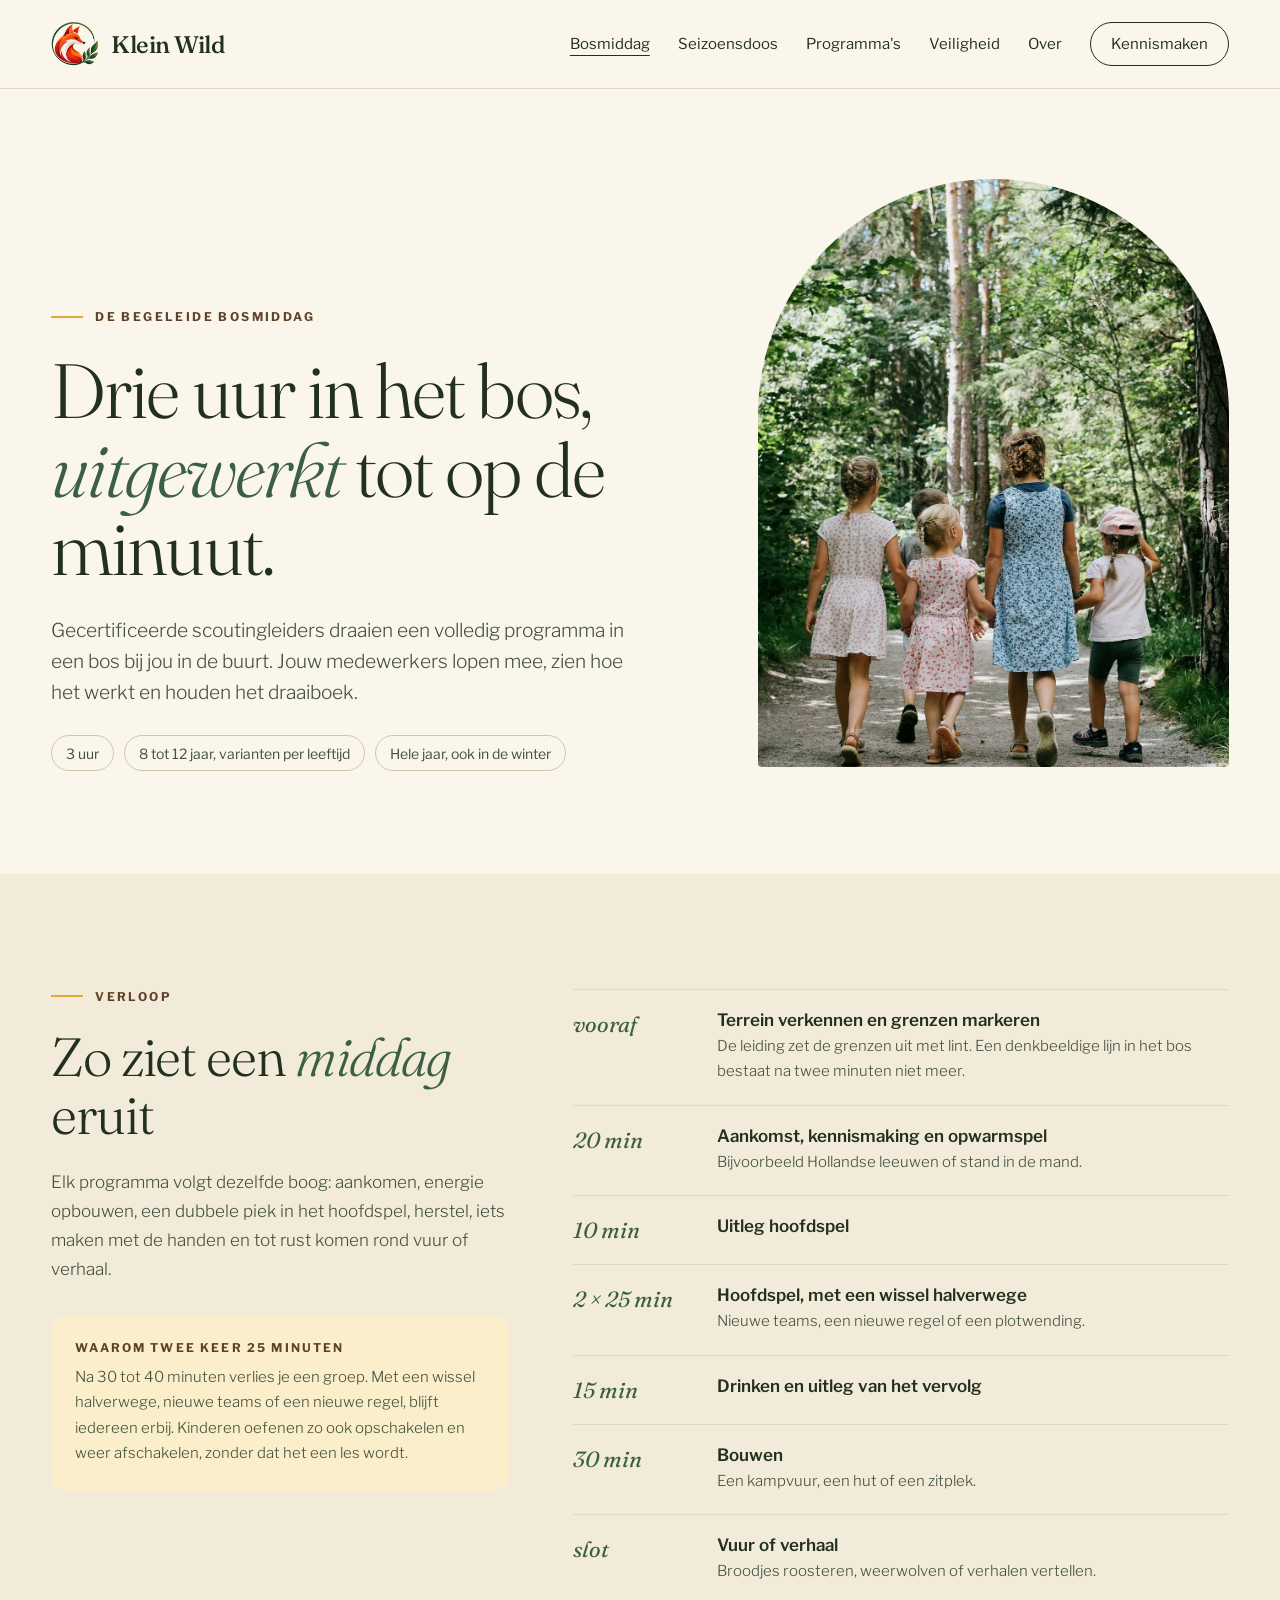
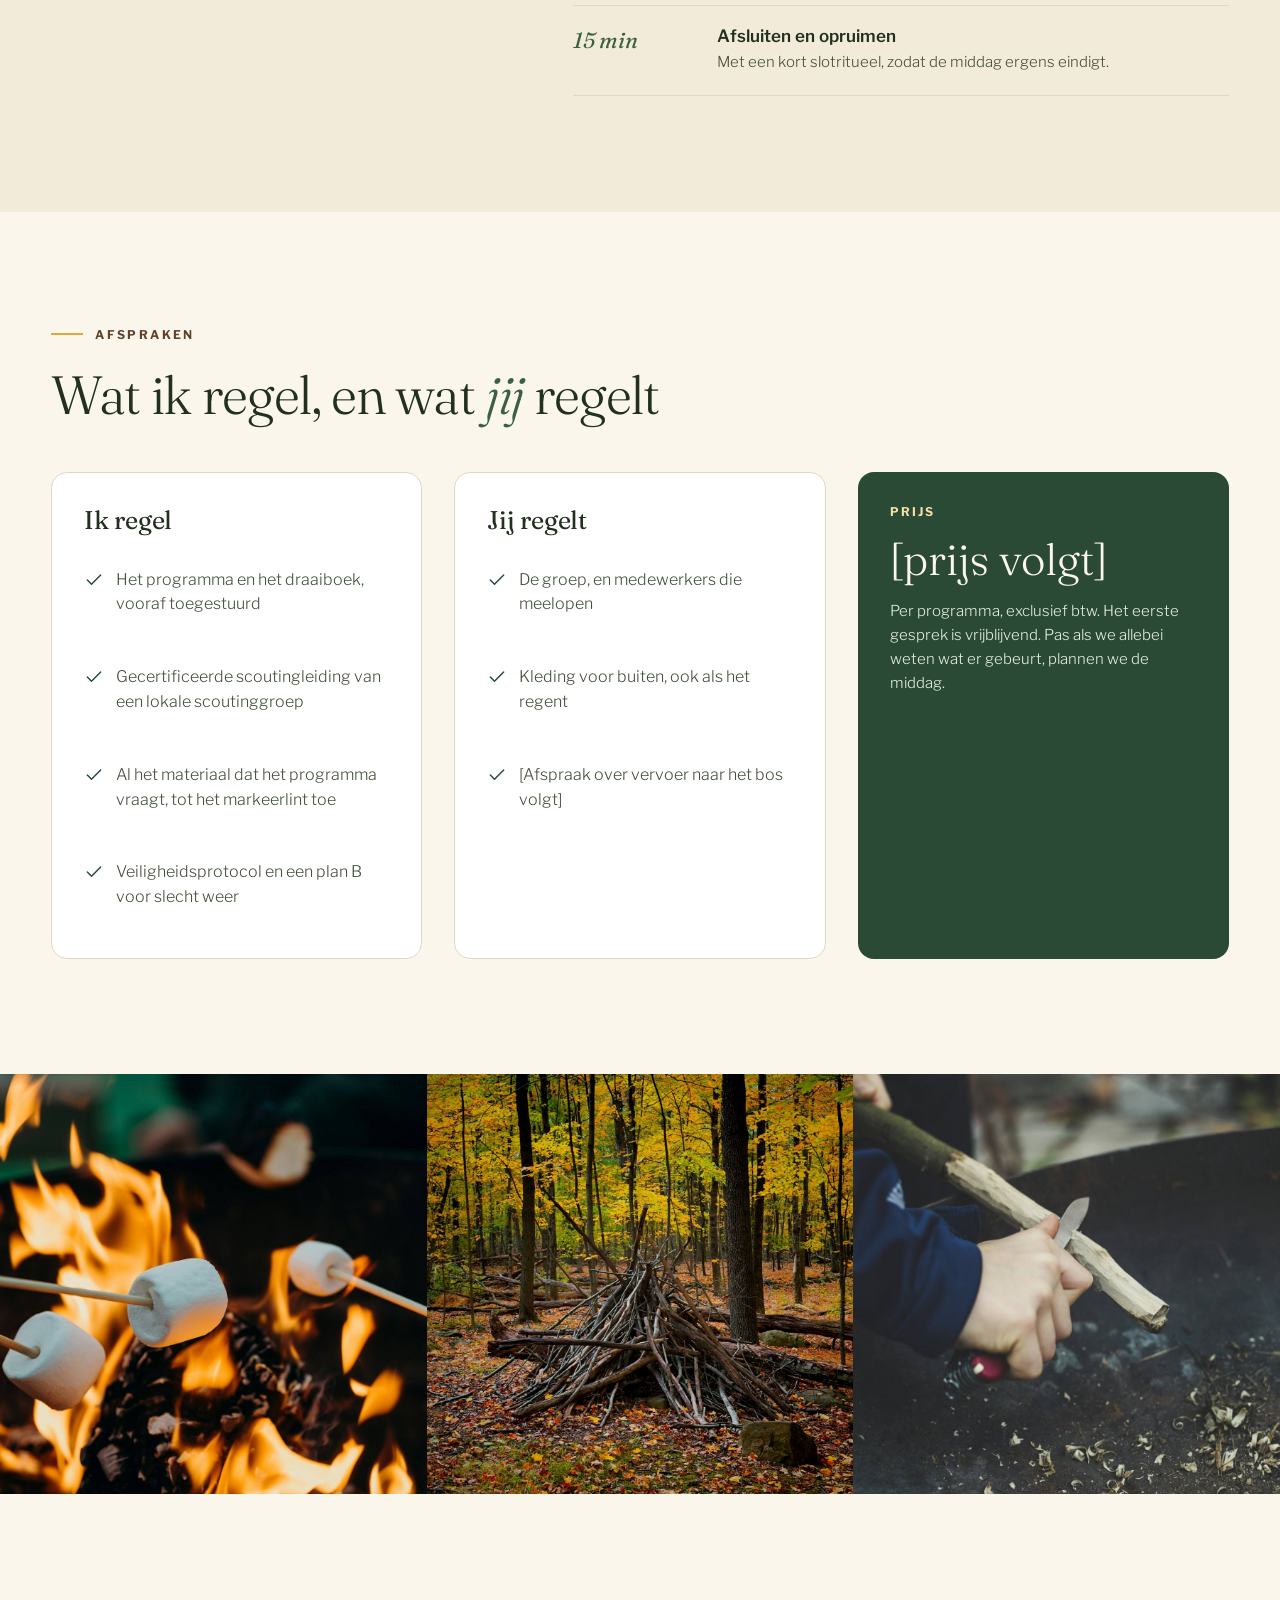
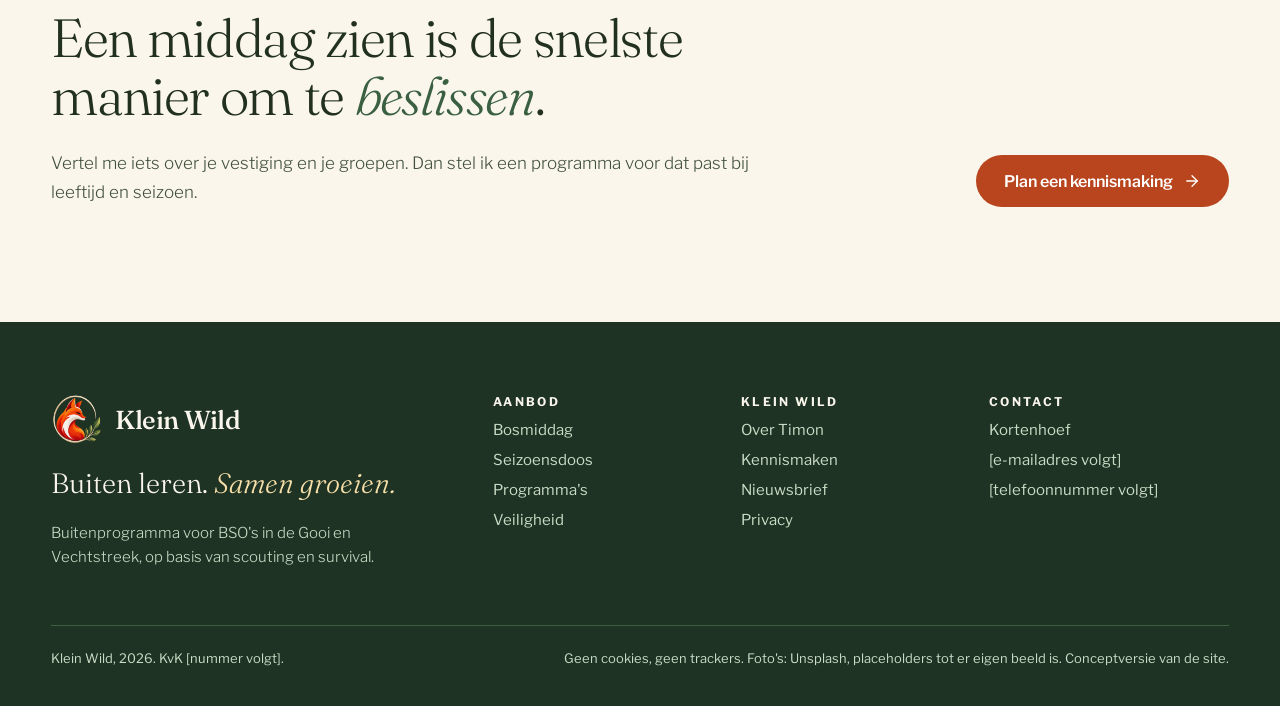
==== bosmiddag.html @ ebe91207 "Conceptversie van de Klein Wild-website Statische HTML/CSS, omgezet uit het websiteontwerp in Claude" ====
<!doctype html>
<html lang="nl">
<head>
<meta charset="utf-8">
<meta name="viewport" content="width=device-width, initial-scale=1">
<title>De bosmiddag, Klein Wild</title>
<meta name="description" content="Drie uur in een bos bij jou in de buurt, gedraaid door gecertificeerde scoutingleiders. Met draaiboek, materiaal en plan B.">
<!-- Conceptversie: niet indexeren. Haal deze regel weg zodra de site af is. -->
<meta name="robots" content="noindex">
<meta name="theme-color" content="#1E3324">
<link rel="icon" type="image/png" href="img/favicon.png">
<link rel="apple-touch-icon" href="img/apple-touch-icon.png">
<link rel="preconnect" href="https://fonts.googleapis.com">
<link rel="preconnect" href="https://fonts.gstatic.com" crossorigin>
<link rel="stylesheet" href="https://fonts.googleapis.com/css2?family=Caveat:wght@500&amp;family=Fraunces:ital,opsz,wght@0,9..144,300;0,9..144,500;1,9..144,300;1,9..144,400&amp;family=Libre+Franklin:wght@300;400;600;700&amp;display=swap">
<link rel="stylesheet" href="css/site.css">
<style>
body{margin:0;background:#FAF6EC}
.kw{font-family:'Libre Franklin',sans-serif;color:#22301F;background:#FAF6EC}
.wrap{max-width:1280px;margin:0 auto;padding:0 clamp(16px,4vw,56px);box-sizing:border-box}
.eb{font-size:12px;letter-spacing:.2em;text-transform:uppercase;font-weight:700;color:#5E4128;display:flex;align-items:center;gap:12px;margin:0}
.eb::before{content:"";width:32px;height:2px;background:#E0A83B;flex:none}
.d1,.d2,.d3{font-family:'Fraunces',serif;font-weight:300;letter-spacing:-.025em;margin:0;color:#22301F}
.d1{font-size:clamp(44px,6vw,84px);line-height:1.02}
.d2{font-size:clamp(34px,4.2vw,58px);line-height:1.08}
.d3{font-size:clamp(22px,2vw,28px);line-height:1.2;font-weight:400;letter-spacing:-.01em}
.d1 em,.d2 em,.d3 em{font-style:italic;color:#3A5F41}
.lead{font-size:clamp(18px,1.5vw,21px);line-height:1.6;font-weight:300;color:#42513C;margin:0}
.tx{font-size:17px;line-height:1.7;font-weight:300;color:#42513C;margin:0}
.btn{display:inline-flex;align-items:center;gap:10px;min-height:52px;padding:0 28px;border-radius:999px;background:#B8451D;color:#fff;font-weight:600;font-size:16px;text-decoration:none;box-sizing:border-box}
.btn:hover{background:#9C3A18}
.lnk{display:inline-flex;align-items:center;gap:8px;color:#22301F;font-weight:600;font-size:16px;text-decoration:none;border-bottom:1px solid currentColor;padding-bottom:3px}
.hand{font-family:'Caveat',cursive;font-size:22px;color:#3A5F41;margin:0}
.dark .d2{color:#FAF6EC}.dark .d2 em{color:#F6DFA9}.dark .eb{color:#F6DFA9}.dark .lead,.dark .tx{color:#E4EEDE}
.row{display:flex;gap:24px;padding:20px 0;border-top:1px solid #DFD9C4;flex-wrap:wrap}
.row .t{flex:0 0 120px;font-family:'Fraunces',serif;font-style:italic;font-size:22px;color:#3A5F41}
.row .c{flex:1 1 320px}
.row b{display:block;font-weight:600;font-size:17px;margin-bottom:4px;color:#22301F}
.li{display:flex;gap:12px;align-items:flex-start;font-size:16px;line-height:1.55;font-weight:300;color:#42513C}
</style>
</head>
<body>
<a class="skip" href="#inhoud">Naar de inhoud</a>
<div class="kw" style="width: 100%; overflow: hidden">
  <header class="kw-head" style="width: 100%; box-sizing: border-box; padding: 20px clamp(16px, 4vw, 56px); display: flex; flex-wrap: wrap; align-items: center; justify-content: space-between; gap: 16px 32px; font-family: 'Libre Franklin', sans-serif; color: #22301F; background: #FAF6EC; border-bottom: 1px solid #DFD9C4">
  <a href="index.html" style="display: flex; align-items: center; gap: 12px; text-decoration: none; color: #22301F">
    <img src="img/logo-fox.png" alt="" width="48" height="48" style="width: 48px; height: 48px">
    <span style="font-family: 'Fraunces', serif; font-weight: 500; font-size: 24px; letter-spacing: -0.02em">Klein Wild</span>
  </a>
  <nav class="kw-nav" aria-label="Hoofdmenu" style="display: flex; flex-wrap: wrap; align-items: center; gap: 8px 28px; font-size: 15px">
    <a href="bosmiddag.html" aria-current="page" style="color: #22301F">Bosmiddag</a>
    <a href="seizoensdoos.html" style="color: #22301F">Seizoensdoos</a>
    <a href="programmas.html" style="color: #22301F">Programma's</a>
    <a href="veiligheid.html" style="color: #22301F">Veiligheid</a>
    <a href="over.html" style="color: #22301F">Over</a>
    <a href="contact.html" style="color: #22301F; border: 1px solid #22301F; border-radius: 999px; padding: 10px 20px; min-height: 44px; box-sizing: border-box; display: inline-flex; align-items: center">Kennismaken</a>
  </nav>
</header>

  <section id="inhoud" class="wrap" style="padding-top: clamp(56px, 7vw, 104px); padding-bottom: clamp(64px, 8vw, 120px); display: flex; flex-wrap: wrap; gap: 56px; align-items: flex-end">
    <div style="flex: 1 1 560px; display: flex; flex-direction: column; gap: 28px">
      <p class="eb">De begeleide bosmiddag</p>
      <h1 class="d1">Drie uur in het bos, <em>uitgewerkt</em> tot op de minuut.</h1>
      <p class="lead" style="max-width: 600px">Gecertificeerde scoutingleiders draaien een volledig programma in een bos bij jou in de buurt. Jouw medewerkers lopen mee, zien hoe het werkt en houden het draaiboek.</p>
      <div style="display: flex; flex-wrap: wrap; gap: 10px">
        <span style="display: inline-flex; align-items: center; min-height: 36px; padding: 0 14px; border: 1px solid #CFC7AA; border-radius: 999px; font-size: 14px; color: #42513C">3 uur</span>
        <span style="display: inline-flex; align-items: center; min-height: 36px; padding: 0 14px; border: 1px solid #CFC7AA; border-radius: 999px; font-size: 14px; color: #42513C">8 tot 12 jaar, varianten per leeftijd</span>
        <span style="display: inline-flex; align-items: center; min-height: 36px; padding: 0 14px; border: 1px solid #CFC7AA; border-radius: 999px; font-size: 14px; color: #42513C">Hele jaar, ook in de winter</span>
      </div>
    </div>
    <figure style="flex: 1 1 380px; max-width: 520px; margin: 0">
      <img fetchpriority="high" src="img/groep-pad.jpg" alt="Vijf kinderen lopen hand in hand over een bospad, van achteren gezien" style="width: 100%; height: clamp(460px, 46vw, 640px); object-fit: cover; border-radius: 999px 999px 16px 16px">
    </figure>
  </section>

  <section style="background: #F2EBDA; padding: clamp(80px, 9vw, 128px) 0">
    <div class="wrap" style="display: flex; flex-wrap: wrap; gap: 64px">
      <div style="flex: 1 1 360px; display: flex; flex-direction: column; gap: 24px">
        <p class="eb">Verloop</p>
        <h2 class="d2">Zo ziet een <em>middag</em> eruit</h2>
        <p class="tx">Elk programma volgt dezelfde boog: aankomen, energie opbouwen, een dubbele piek in het hoofdspel, herstel, iets maken met de handen en tot rust komen rond vuur of verhaal.</p>
        <div style="background: #FBEECB; border-radius: 16px; padding: 24px; display: flex; flex-direction: column; gap: 10px; margin-top: 8px">
          <span style="font-size: 12px; letter-spacing: .18em; text-transform: uppercase; font-weight: 700; color: #5E4128">Waarom twee keer 25 minuten</span>
          <p class="tx" style="font-size: 15px">Na 30 tot 40 minuten verlies je een groep. Met een wissel halverwege, nieuwe teams of een nieuwe regel, blijft iedereen erbij. Kinderen oefenen zo ook opschakelen en weer afschakelen, zonder dat het een les wordt.</p>
        </div>
      </div>
      <div style="flex: 1.4 1 520px">
        <div class="row"><span class="t">vooraf</span><div class="c"><b>Terrein verkennen en grenzen markeren</b><p class="tx" style="font-size: 15px">De leiding zet de grenzen uit met lint. Een denkbeeldige lijn in het bos bestaat na twee minuten niet meer.</p></div></div>
        <div class="row"><span class="t">20 min</span><div class="c"><b>Aankomst, kennismaking en opwarmspel</b><p class="tx" style="font-size: 15px">Bijvoorbeeld Hollandse leeuwen of stand in de mand.</p></div></div>
        <div class="row"><span class="t">10 min</span><div class="c"><b>Uitleg hoofdspel</b></div></div>
        <div class="row"><span class="t">2 × 25 min</span><div class="c"><b>Hoofdspel, met een wissel halverwege</b><p class="tx" style="font-size: 15px">Nieuwe teams, een nieuwe regel of een plotwending.</p></div></div>
        <div class="row"><span class="t">15 min</span><div class="c"><b>Drinken en uitleg van het vervolg</b></div></div>
        <div class="row"><span class="t">30 min</span><div class="c"><b>Bouwen</b><p class="tx" style="font-size: 15px">Een kampvuur, een hut of een zitplek.</p></div></div>
        <div class="row"><span class="t">slot</span><div class="c"><b>Vuur of verhaal</b><p class="tx" style="font-size: 15px">Broodjes roosteren, weerwolven of verhalen vertellen.</p></div></div>
        <div class="row" style="border-bottom: 1px solid #DFD9C4"><span class="t">15 min</span><div class="c"><b>Afsluiten en opruimen</b><p class="tx" style="font-size: 15px">Met een kort slotritueel, zodat de middag ergens eindigt.</p></div></div>
      </div>
    </div>
  </section>

  <section class="wrap" style="padding-top: clamp(80px, 9vw, 128px); padding-bottom: clamp(80px, 9vw, 128px); display: flex; flex-direction: column; gap: 48px">
    <div style="display: flex; flex-direction: column; gap: 24px; max-width: 760px">
      <p class="eb">Afspraken</p>
      <h2 class="d2">Wat ik regel, en wat <em>jij</em> regelt</h2>
    </div>
    <div style="display: grid; grid-template-columns: repeat(auto-fit, minmax(300px, 1fr)); gap: 32px">
      <div style="background: #FFFFFF; border: 1px solid #DFD9C4; border-radius: 16px; padding: 32px; display: flex; flex-direction: column; gap: 16px">
        <h3 class="d3">Ik regel</h3>
        <p class="li"><svg width="20" height="20" viewBox="0 0 24 24" fill="none" stroke="#2B4A35" stroke-width="1.75" stroke-linecap="round" stroke-linejoin="round" aria-hidden="true" style="flex: none; margin-top: 2px"><path d="M20 6 9 17l-5-5"></path></svg>Het programma en het draaiboek, vooraf toegestuurd</p>
        <p class="li"><svg width="20" height="20" viewBox="0 0 24 24" fill="none" stroke="#2B4A35" stroke-width="1.75" stroke-linecap="round" stroke-linejoin="round" aria-hidden="true" style="flex: none; margin-top: 2px"><path d="M20 6 9 17l-5-5"></path></svg>Gecertificeerde scoutingleiding van een lokale scoutinggroep</p>
        <p class="li"><svg width="20" height="20" viewBox="0 0 24 24" fill="none" stroke="#2B4A35" stroke-width="1.75" stroke-linecap="round" stroke-linejoin="round" aria-hidden="true" style="flex: none; margin-top: 2px"><path d="M20 6 9 17l-5-5"></path></svg>Al het materiaal dat het programma vraagt, tot het markeerlint toe</p>
        <p class="li"><svg width="20" height="20" viewBox="0 0 24 24" fill="none" stroke="#2B4A35" stroke-width="1.75" stroke-linecap="round" stroke-linejoin="round" aria-hidden="true" style="flex: none; margin-top: 2px"><path d="M20 6 9 17l-5-5"></path></svg>Veiligheidsprotocol en een plan B voor slecht weer</p>
      </div>
      <div style="background: #FFFFFF; border: 1px solid #DFD9C4; border-radius: 16px; padding: 32px; display: flex; flex-direction: column; gap: 16px">
        <h3 class="d3">Jij regelt</h3>
        <p class="li"><svg width="20" height="20" viewBox="0 0 24 24" fill="none" stroke="#2B4A35" stroke-width="1.75" stroke-linecap="round" stroke-linejoin="round" aria-hidden="true" style="flex: none; margin-top: 2px"><path d="M20 6 9 17l-5-5"></path></svg>De groep, en medewerkers die meelopen</p>
        <p class="li"><svg width="20" height="20" viewBox="0 0 24 24" fill="none" stroke="#2B4A35" stroke-width="1.75" stroke-linecap="round" stroke-linejoin="round" aria-hidden="true" style="flex: none; margin-top: 2px"><path d="M20 6 9 17l-5-5"></path></svg>Kleding voor buiten, ook als het regent</p>
        <p class="li"><svg width="20" height="20" viewBox="0 0 24 24" fill="none" stroke="#2B4A35" stroke-width="1.75" stroke-linecap="round" stroke-linejoin="round" aria-hidden="true" style="flex: none; margin-top: 2px"><path d="M20 6 9 17l-5-5"></path></svg>[Afspraak over vervoer naar het bos volgt]</p>
      </div>
      <div style="background: #2B4A35; border-radius: 16px; padding: 32px; display: flex; flex-direction: column; gap: 16px; color: #FAF6EC">
        <span style="font-size: 12px; letter-spacing: .18em; text-transform: uppercase; font-weight: 700; color: #F6DFA9">Prijs</span>
        <p style="margin: 0; font-family: 'Fraunces', serif; font-weight: 300; font-size: 44px; line-height: 1.1">[prijs volgt]</p>
        <p style="margin: 0; font-size: 15px; line-height: 1.6; font-weight: 300; color: #E4EEDE">Per programma, exclusief btw. Het eerste gesprek is vrijblijvend. Pas als we allebei weten wat er gebeurt, plannen we de middag.</p>
      </div>
    </div>
  </section>

  <section style="display: grid; grid-template-columns: repeat(auto-fit, minmax(280px, 1fr))">
    <img loading="lazy" decoding="async" src="img/vuur-marshmallow.jpg" alt="Marshmallows aan stokken boven een vuurschaal" style="width: 100%; height: 420px; object-fit: cover; display: block">
    <img loading="lazy" decoding="async" src="img/takkenhut.jpg" alt="Een hut van takken in een herfstbos" style="width: 100%; height: 420px; object-fit: cover; display: block">
    <img loading="lazy" decoding="async" src="img/snijden.jpg" alt="Handen snijden met een zakmes een tak bij" style="width: 100%; height: 420px; object-fit: cover; display: block">
  </section>

  <section class="wrap" style="padding-top: clamp(80px, 9vw, 128px); padding-bottom: clamp(80px, 9vw, 128px); display: flex; flex-wrap: wrap; justify-content: space-between; align-items: flex-end; gap: 32px">
    <div style="display: flex; flex-direction: column; gap: 24px; max-width: 720px">
      <h2 class="d2">Een middag zien is de snelste manier om te <em>beslissen</em>.</h2>
      <p class="tx">Vertel me iets over je vestiging en je groepen. Dan stel ik een programma voor dat past bij leeftijd en seizoen.</p>
    </div>
    <a class="btn" href="contact.html">Plan een kennismaking <svg width="18" height="18" viewBox="0 0 24 24" fill="none" stroke="currentColor" stroke-width="1.75" stroke-linecap="round" stroke-linejoin="round" aria-hidden="true"><path d="M5 12h14"></path><path d="m12 5 7 7-7 7"></path></svg></a>
  </section>

  <footer class="kw-foot" style="width: 100%; box-sizing: border-box; background: #1E3324; color: #CBDCC6; font-family: 'Libre Franklin', sans-serif; padding: 72px clamp(16px, 4vw, 56px) 40px">
  <div style="max-width: 1280px; margin: 0 auto; display: flex; flex-wrap: wrap; gap: 48px; justify-content: space-between">
    <div style="flex: 1 1 320px; max-width: 420px; display: flex; flex-direction: column; gap: 20px">
      <div style="display: flex; align-items: center; gap: 12px">
        <img src="img/logo-fox-on-dark.png" alt="" width="52" height="52" style="width: 52px; height: 52px">
        <span style="font-family: 'Fraunces', serif; font-weight: 500; font-size: 26px; color: #FAF6EC; letter-spacing: -0.02em">Klein Wild</span>
      </div>
      <p style="margin: 0; font-family: 'Fraunces', serif; font-weight: 300; font-size: 28px; line-height: 1.25; color: #FAF6EC">Buiten leren. <span style="font-style: italic; color: #F6DFA9">Samen groeien.</span></p>
      <p style="margin: 0; font-size: 15px; line-height: 1.6; font-weight: 300">Buitenprogramma voor BSO's in de Gooi en Vechtstreek, op basis van scouting en survival.</p>
    </div>
    <nav aria-label="Voetmenu" style="flex: 0 1 200px; display: flex; flex-direction: column; gap: 12px; font-size: 15px">
      <span style="font-size: 12px; letter-spacing: 0.2em; text-transform: uppercase; font-weight: 700; color: #FAF6EC">Aanbod</span>
      <a href="bosmiddag.html">Bosmiddag</a>
      <a href="seizoensdoos.html">Seizoensdoos</a>
      <a href="programmas.html">Programma's</a>
      <a href="veiligheid.html">Veiligheid</a>
    </nav>
    <nav aria-label="Over Klein Wild" style="flex: 0 1 200px; display: flex; flex-direction: column; gap: 12px; font-size: 15px">
      <span style="font-size: 12px; letter-spacing: 0.2em; text-transform: uppercase; font-weight: 700; color: #FAF6EC">Klein Wild</span>
      <a href="over.html">Over Timon</a>
      <a href="contact.html">Kennismaken</a>
      <a href="contact.html">Nieuwsbrief</a>
      <a href="contact.html">Privacy</a>
    </nav>
    <div style="flex: 0 1 240px; display: flex; flex-direction: column; gap: 12px; font-size: 15px">
      <span style="font-size: 12px; letter-spacing: 0.2em; text-transform: uppercase; font-weight: 700; color: #FAF6EC">Contact</span>
      <span>Kortenhoef</span>
      <span>[e-mailadres volgt]</span>
      <span>[telefoonnummer volgt]</span>
    </div>
  </div>
  <div style="max-width: 1280px; margin: 56px auto 0; padding-top: 24px; border-top: 1px solid #3A5F41; display: flex; flex-wrap: wrap; gap: 12px 32px; justify-content: space-between; font-size: 13px; color: #CBDCC6">
    <span>Klein Wild, 2026. KvK [nummer volgt].</span>
    <span>Geen cookies, geen trackers. Foto's: Unsplash, placeholders tot er eigen beeld is. Conceptversie van de site.</span>
  </div>
</footer>
</div>
</body>
</html>
---- css/site.css ----
/* Gedeeld: kop, menu op telefoon, toegankelijkheid */
*,*::before,*::after{box-sizing:border-box}
html{-webkit-text-size-adjust:100%}
img{max-width:100%}
a:focus-visible,button:focus-visible,input:focus-visible,textarea:focus-visible,select:focus-visible{outline:3px solid #E0A83B;outline-offset:3px}
.skip{position:absolute;left:-9999px;top:8px;z-index:100;background:#22301F;color:#FAF6EC;padding:12px 18px;border-radius:999px;font:600 15px 'Libre Franklin',sans-serif;text-decoration:none}
.skip:focus{left:16px}
.kw-foot a{color:#CBDCC6;text-decoration:none}
.kw-foot a:hover{color:#F6DFA9}
.kw-nav a{text-decoration:none;transition:opacity .15s}
.kw-nav a:hover{opacity:.7}
.kw-nav a[aria-current="page"]{text-decoration:underline;text-underline-offset:6px;text-decoration-thickness:1px}
.form-note{margin:0;flex-basis:100%;font-size:14px;line-height:1.5;padding:12px 16px;border-radius:10px;background:rgba(224,168,59,.18);border:1px solid rgba(224,168,59,.6)}
@media (max-width:760px){
  .kw-head{gap:12px !important;padding-top:14px !important;padding-bottom:14px !important}
  .kw-nav{width:100%;flex-wrap:nowrap !important;overflow-x:auto;gap:22px !important;padding-bottom:4px;scrollbar-width:none;-webkit-overflow-scrolling:touch}
  .kw-nav::-webkit-scrollbar{display:none}
  .kw-nav a{white-space:nowrap;flex:none}
}
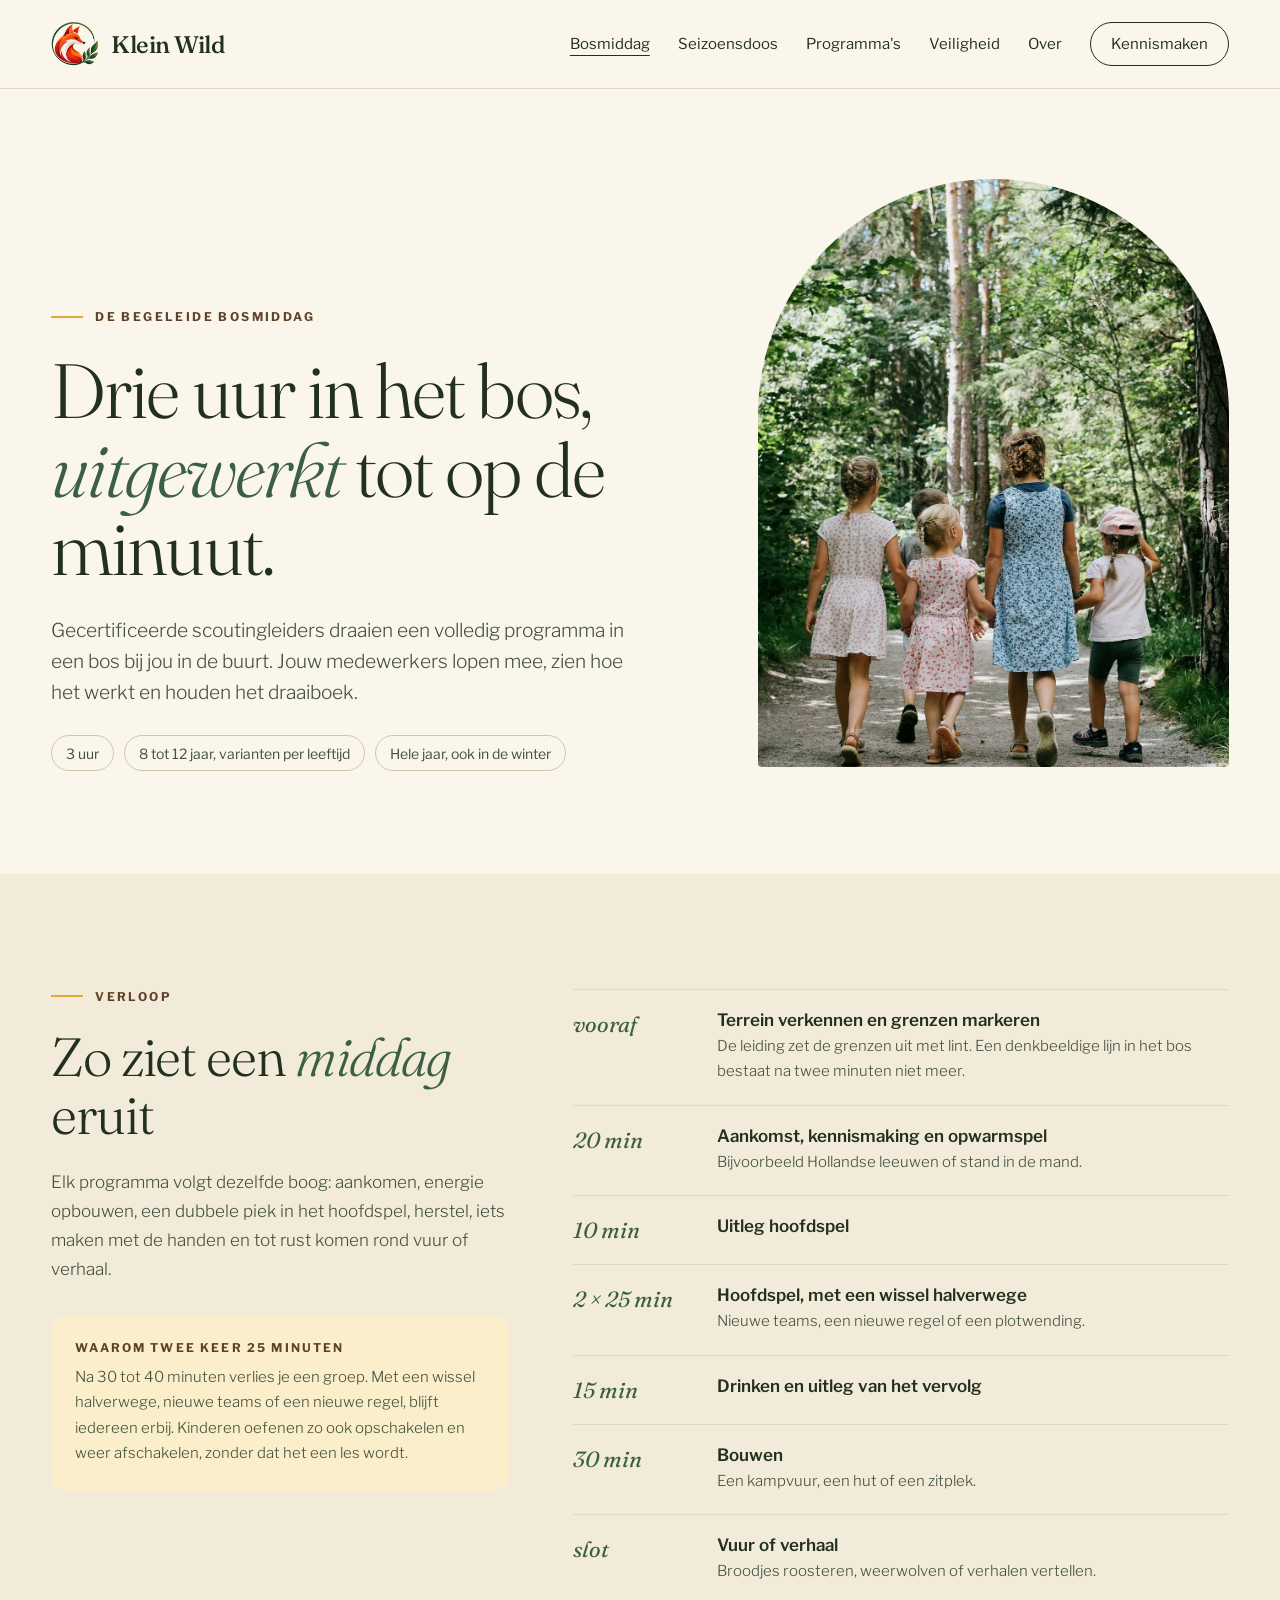
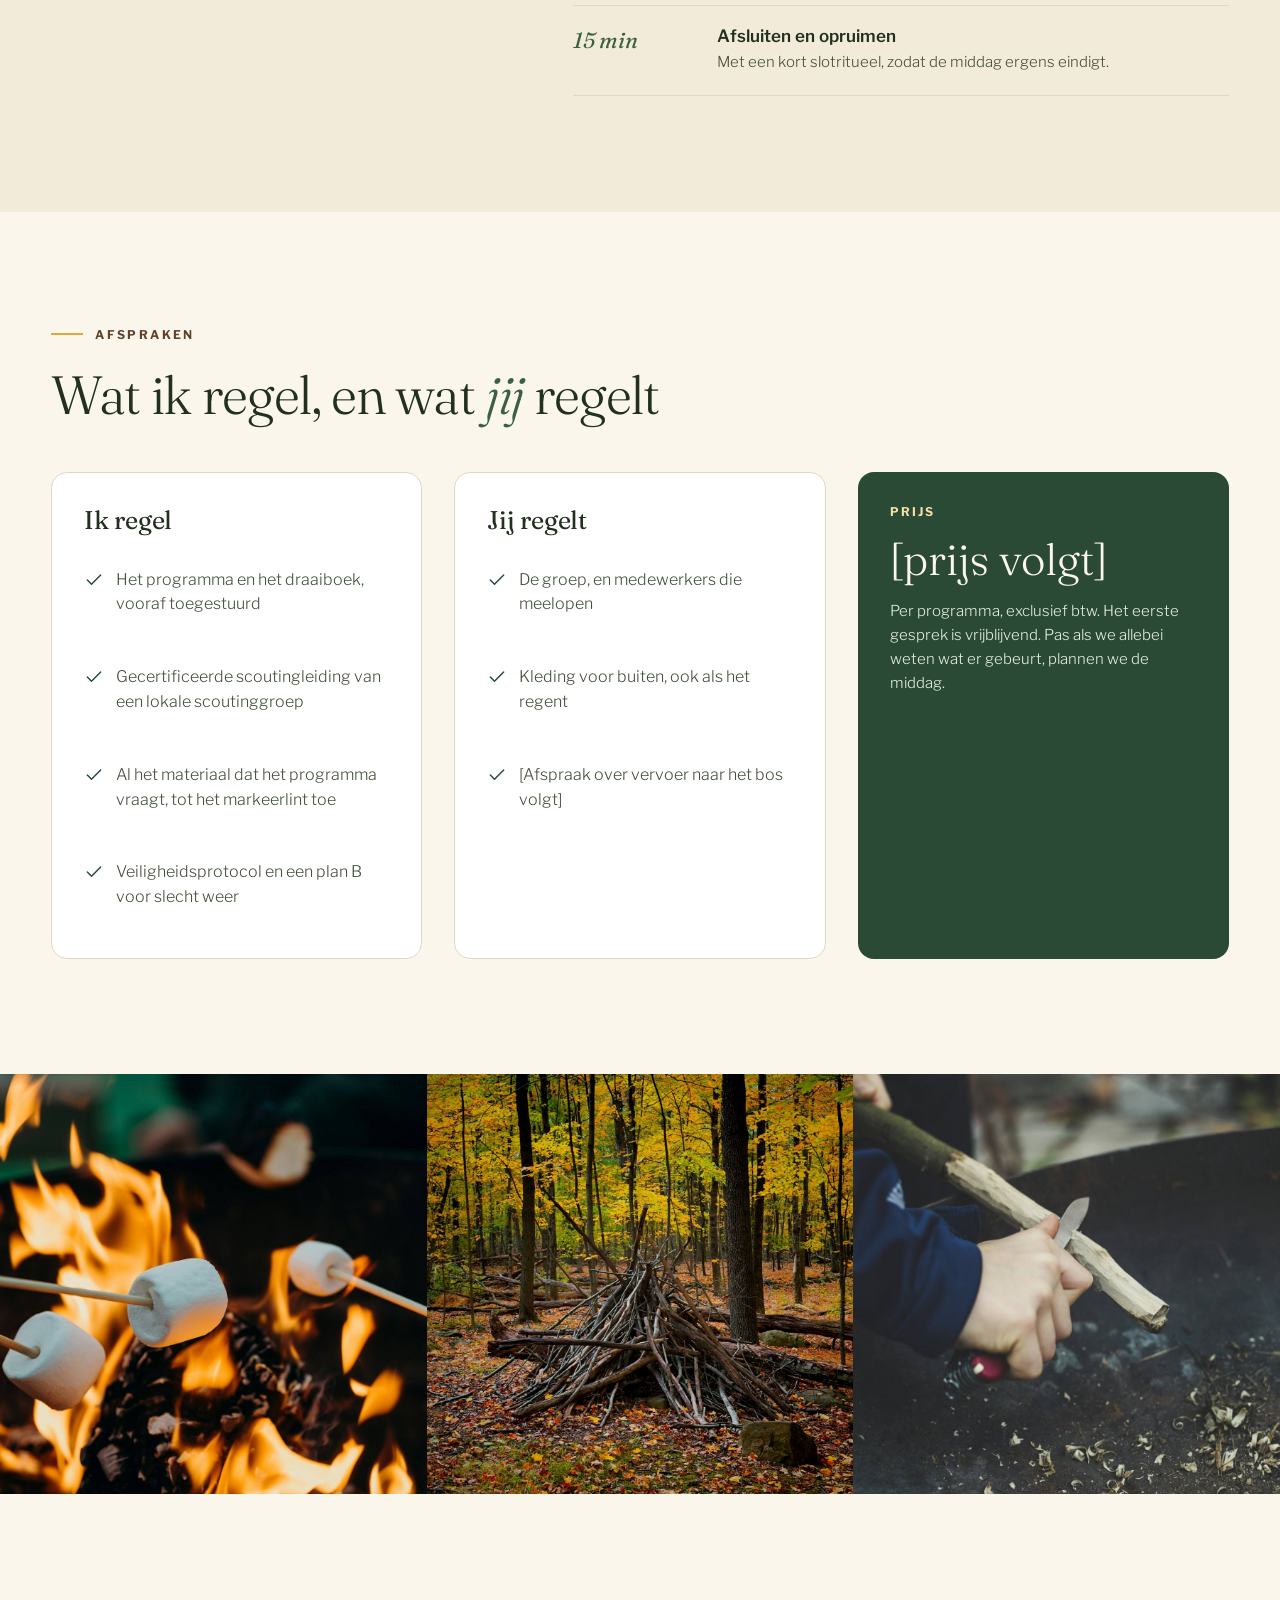
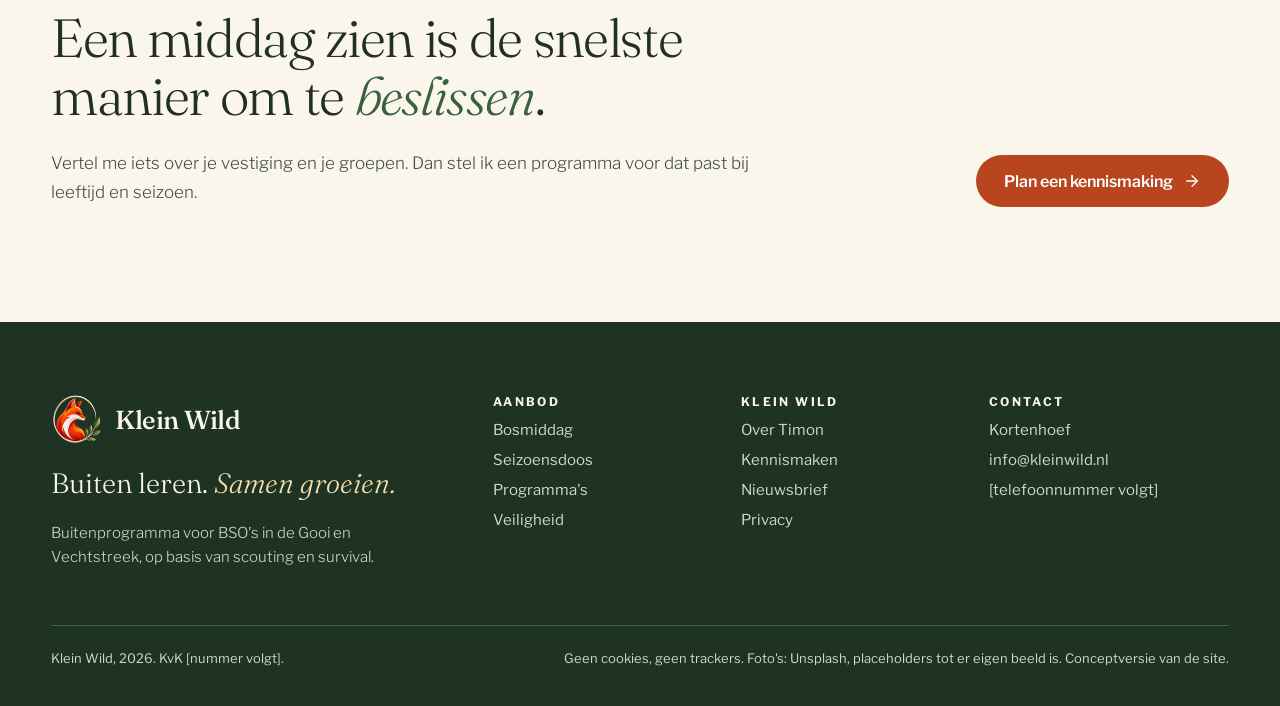
==== commit 98351276: "Vindbaarheid voor Google en AI-assistenten - robots.txt, sitemap.xml en llms.txt toegevoegd - Gestru" ====
--- a/bosmiddag.html
+++ b/bosmiddag.html
@@ -3,10 +3,108 @@
 <head>
 <meta charset="utf-8">
 <meta name="viewport" content="width=device-width, initial-scale=1">
-<title>De bosmiddag, Klein Wild</title>
-<meta name="description" content="Drie uur in een bos bij jou in de buurt, gedraaid door gecertificeerde scoutingleiders. Met draaiboek, materiaal en plan B.">
+<title>Bosmiddag voor BSO's in de Gooi en Vechtstreek, Klein Wild</title>
+<meta name="description" content="Een begeleide middag van drie uur in een bos bij jou in de buurt, voor BSO-kinderen van 8 tot 12. Gedraaid door gecertificeerde scoutingleiders, met draaiboek en plan B.">
 <!-- Conceptversie: niet indexeren. Haal deze regel weg zodra de site af is. -->
 <meta name="robots" content="noindex">
+<link rel="canonical" href="https://kleinwild.nl/bosmiddag.html">
+<meta property="og:type" content="website">
+<meta property="og:locale" content="nl_NL">
+<meta property="og:site_name" content="Klein Wild">
+<meta property="og:title" content="Bosmiddag voor BSO's in de Gooi en Vechtstreek, Klein Wild">
+<meta property="og:description" content="Een begeleide middag van drie uur in een bos bij jou in de buurt, voor BSO-kinderen van 8 tot 12. Gedraaid door gecertificeerde scoutingleiders, met draaiboek en plan B.">
+<meta property="og:url" content="https://kleinwild.nl/bosmiddag.html">
+<meta property="og:image" content="https://kleinwild.nl/img/og-image.jpg">
+<meta property="og:image:width" content="1200">
+<meta property="og:image:height" content="630">
+<meta name="twitter:card" content="summary_large_image">
+<script type="application/ld+json">
+{
+ "@context": "https://schema.org",
+ "@graph": [
+  {
+   "@type": "Service",
+   "@id": "https://kleinwild.nl/bosmiddag.html#dienst",
+   "name": "De begeleide bosmiddag",
+   "serviceType": "Begeleid buitenprogramma voor de BSO",
+   "description": "Een programma van drie uur in een bos bij de BSO in de buurt, voor kinderen van 8 tot 12 jaar, het hele jaar door. Gecertificeerde scoutingleiders van een lokale scoutinggroep draaien de middag. Klein Wild regelt programma, draaiboek, leiding, materiaal, veiligheidsprotocol en een plan B voor slecht weer. Medewerkers van de BSO lopen mee en houden het draaiboek.",
+   "provider": {
+    "@id": "https://kleinwild.nl/#organisatie"
+   },
+   "areaServed": {
+    "@type": "Place",
+    "name": "Gooi en Vechtstreek"
+   },
+   "audience": {
+    "@type": "Audience",
+    "audienceType": "BSO's (buitenschoolse opvang) en pedagogisch medewerkers"
+   },
+   "url": "https://kleinwild.nl/bosmiddag.html"
+  },
+  {
+   "@type": "WebPage",
+   "@id": "https://kleinwild.nl/bosmiddag.html#pagina",
+   "url": "https://kleinwild.nl/bosmiddag.html",
+   "name": "De bosmiddag",
+   "inLanguage": "nl-NL",
+   "isPartOf": {
+    "@id": "https://kleinwild.nl/#website"
+   },
+   "publisher": {
+    "@id": "https://kleinwild.nl/#organisatie"
+   },
+   "mainEntity": {
+    "@id": "https://kleinwild.nl/bosmiddag.html#dienst"
+   }
+  },
+  {
+   "@type": "BreadcrumbList",
+   "itemListElement": [
+    {
+     "@type": "ListItem",
+     "position": 1,
+     "name": "Home",
+     "item": "https://kleinwild.nl/"
+    },
+    {
+     "@type": "ListItem",
+     "position": 2,
+     "name": "De bosmiddag",
+     "item": "https://kleinwild.nl/bosmiddag.html"
+    }
+   ]
+  },
+  {
+   "@type": "Organization",
+   "@id": "https://kleinwild.nl/#organisatie",
+   "name": "Klein Wild",
+   "url": "https://kleinwild.nl/",
+   "logo": "https://kleinwild.nl/img/logo-fox.png",
+   "slogan": "Buiten leren. Samen groeien.",
+   "description": "Buitenprogramma voor BSO's in de Gooi en Vechtstreek, op basis van scouting en survival: begeleide bosmiddagen en seizoensdozen.",
+   "founder": {
+    "@id": "https://kleinwild.nl/over.html#timon"
+   },
+   "address": {
+    "@type": "PostalAddress",
+    "addressLocality": "Kortenhoef",
+    "addressCountry": "NL"
+   },
+   "areaServed": {
+    "@type": "Place",
+    "name": "Gooi en Vechtstreek"
+   },
+   "knowsAbout": [
+    "buitenspelen",
+    "scouting",
+    "survival",
+    "risicovol spelen",
+    "buitenschoolse opvang"
+   ]
+  }
+ ]
+}
+</script>
 <meta name="theme-color" content="#1E3324">
 <link rel="icon" type="image/png" href="img/favicon.png">
 <link rel="apple-touch-icon" href="img/apple-touch-icon.png">
@@ -159,13 +257,13 @@
       <span style="font-size: 12px; letter-spacing: 0.2em; text-transform: uppercase; font-weight: 700; color: #FAF6EC">Klein Wild</span>
       <a href="over.html">Over Timon</a>
       <a href="contact.html">Kennismaken</a>
-      <a href="contact.html">Nieuwsbrief</a>
-      <a href="contact.html">Privacy</a>
+      <a href="nieuwsbrief.html">Nieuwsbrief</a>
+      <a href="privacy.html">Privacy</a>
     </nav>
     <div style="flex: 0 1 240px; display: flex; flex-direction: column; gap: 12px; font-size: 15px">
       <span style="font-size: 12px; letter-spacing: 0.2em; text-transform: uppercase; font-weight: 700; color: #FAF6EC">Contact</span>
       <span>Kortenhoef</span>
-      <span>[e-mailadres volgt]</span>
+      <a href="mailto:info@kleinwild.nl">info@kleinwild.nl</a>
       <span>[telefoonnummer volgt]</span>
     </div>
   </div>
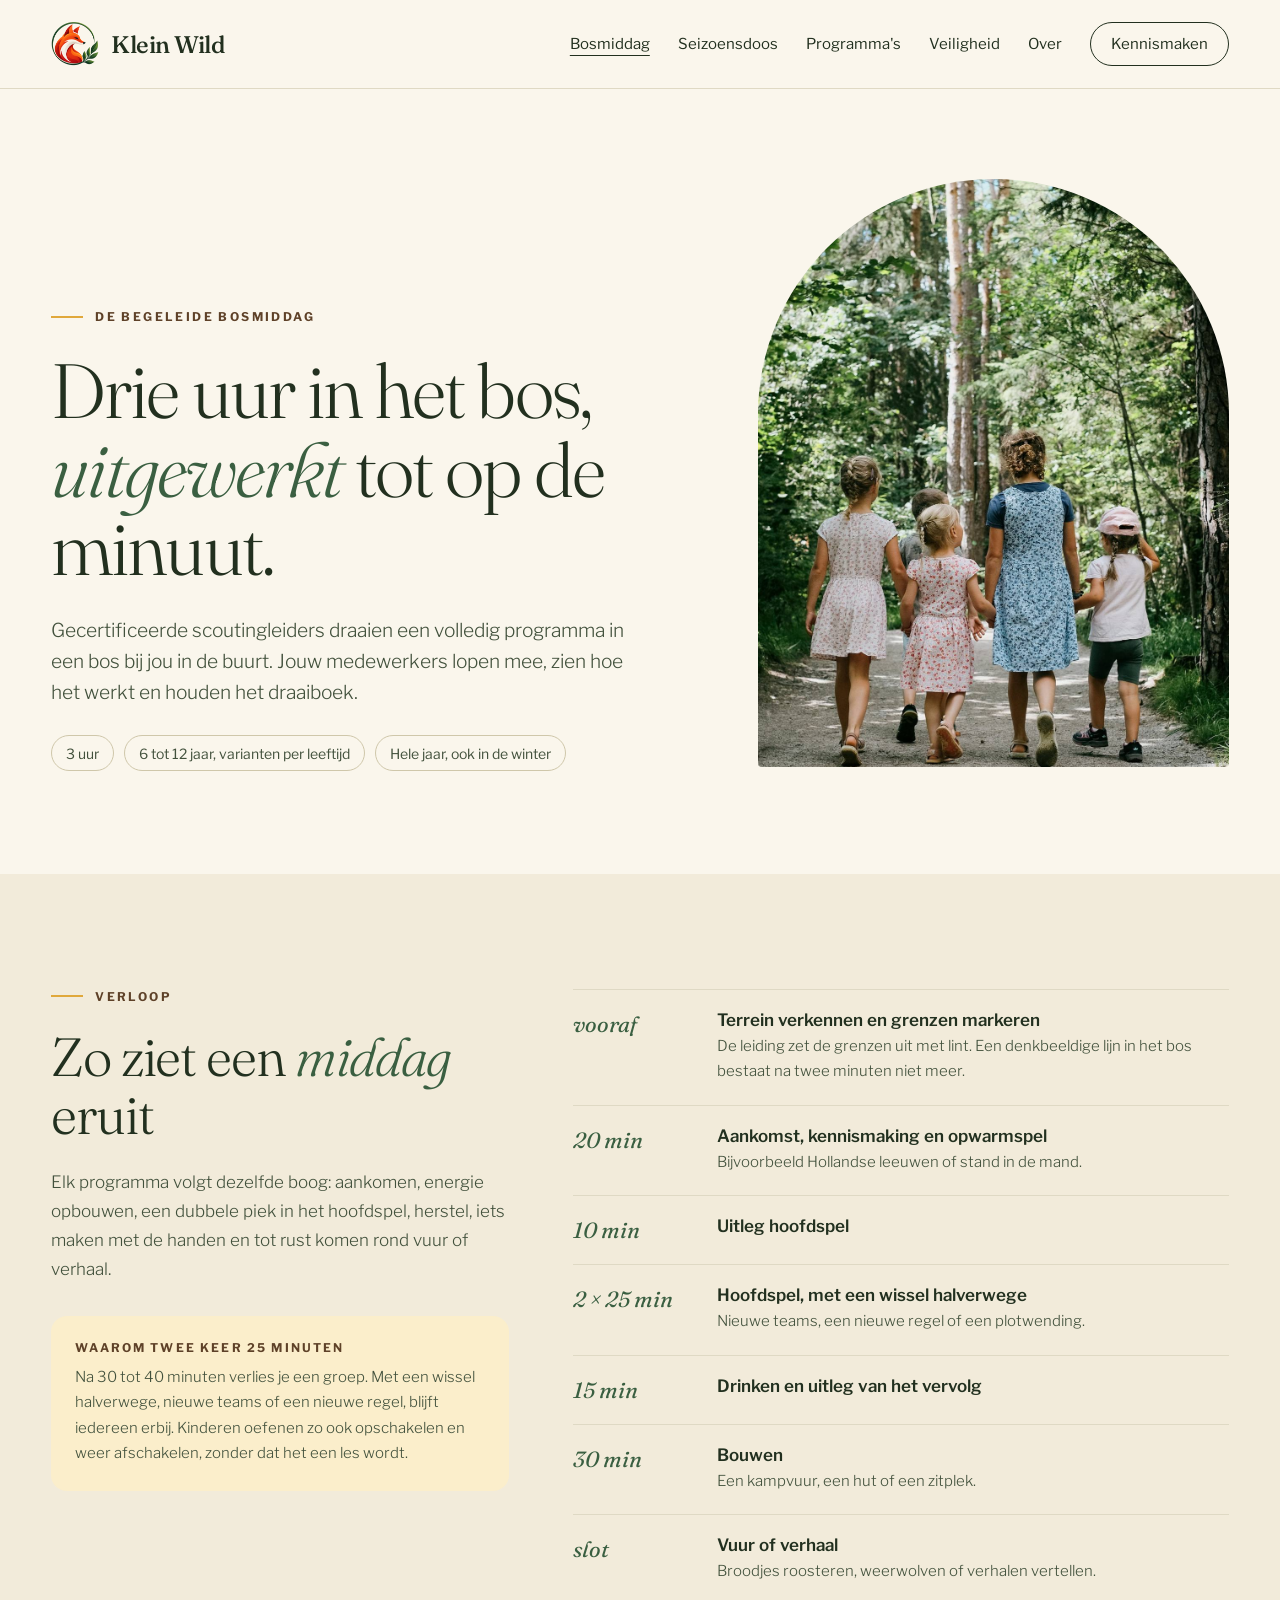
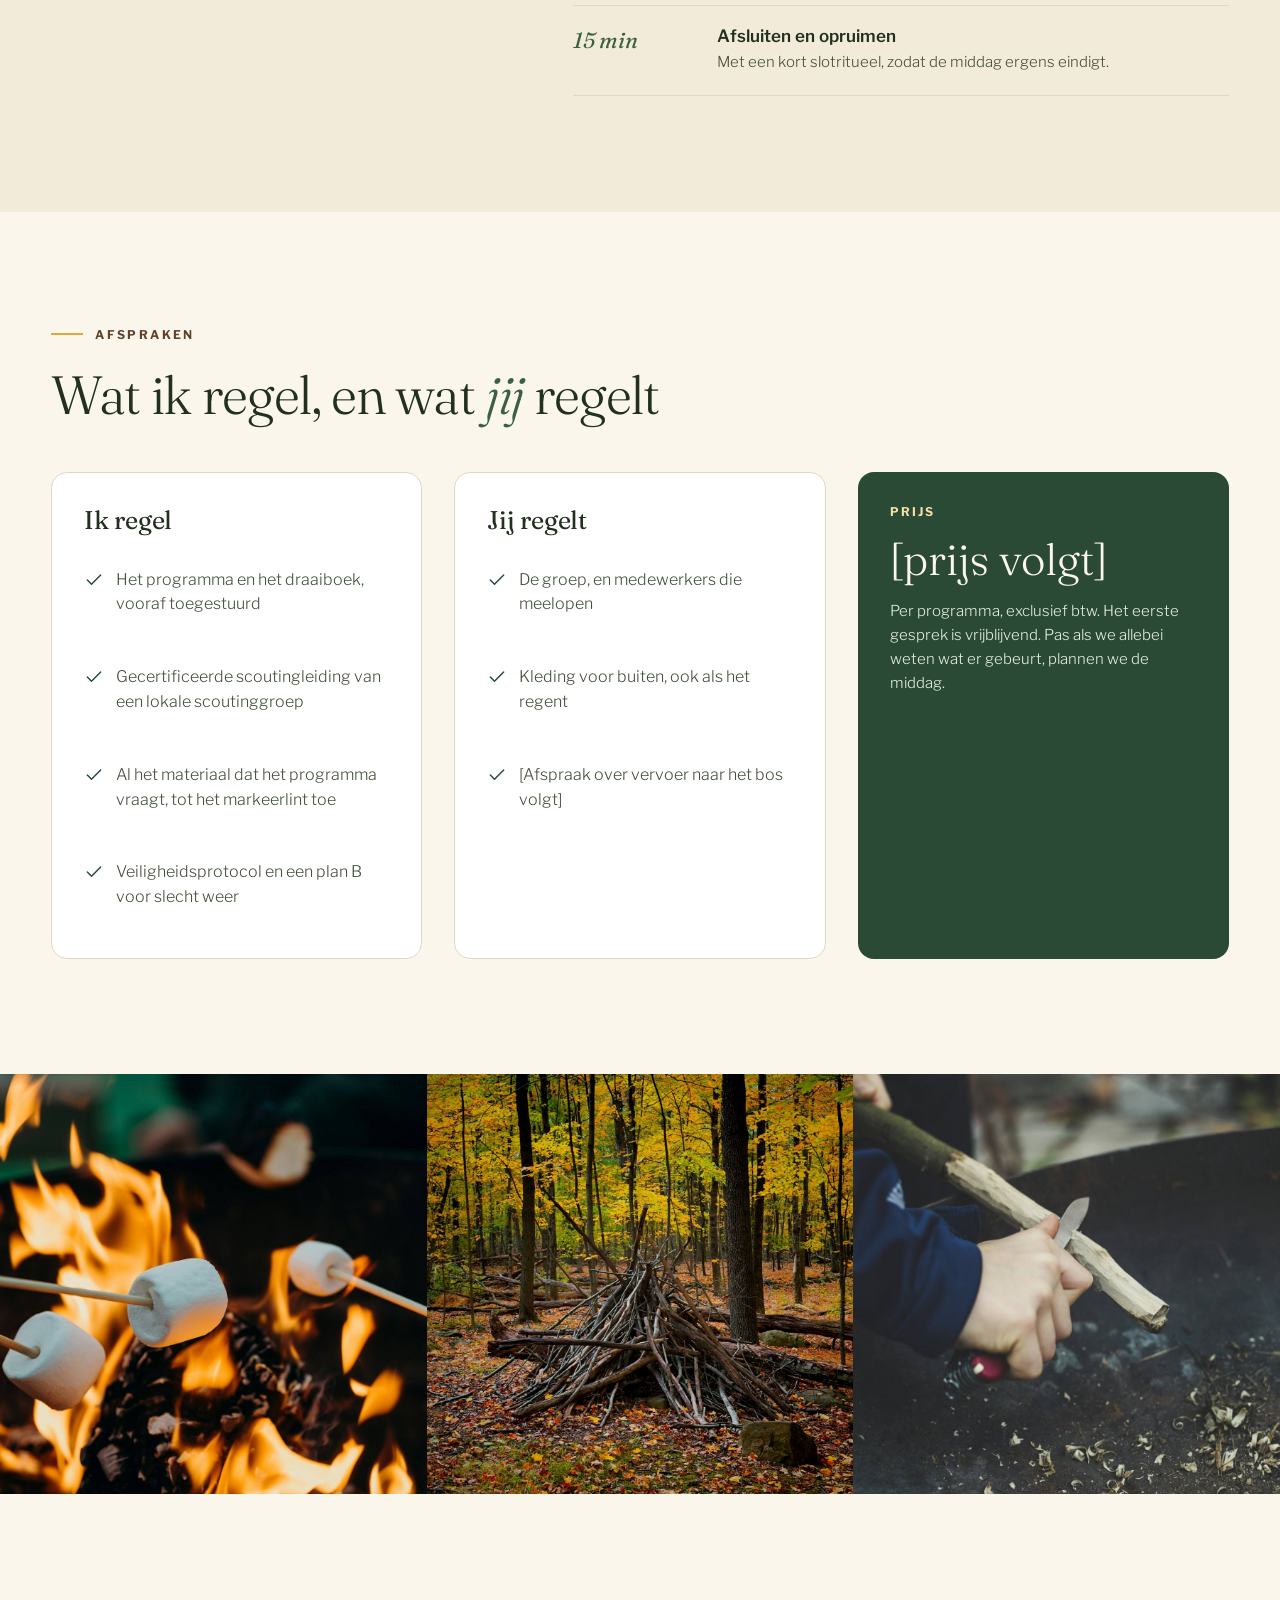
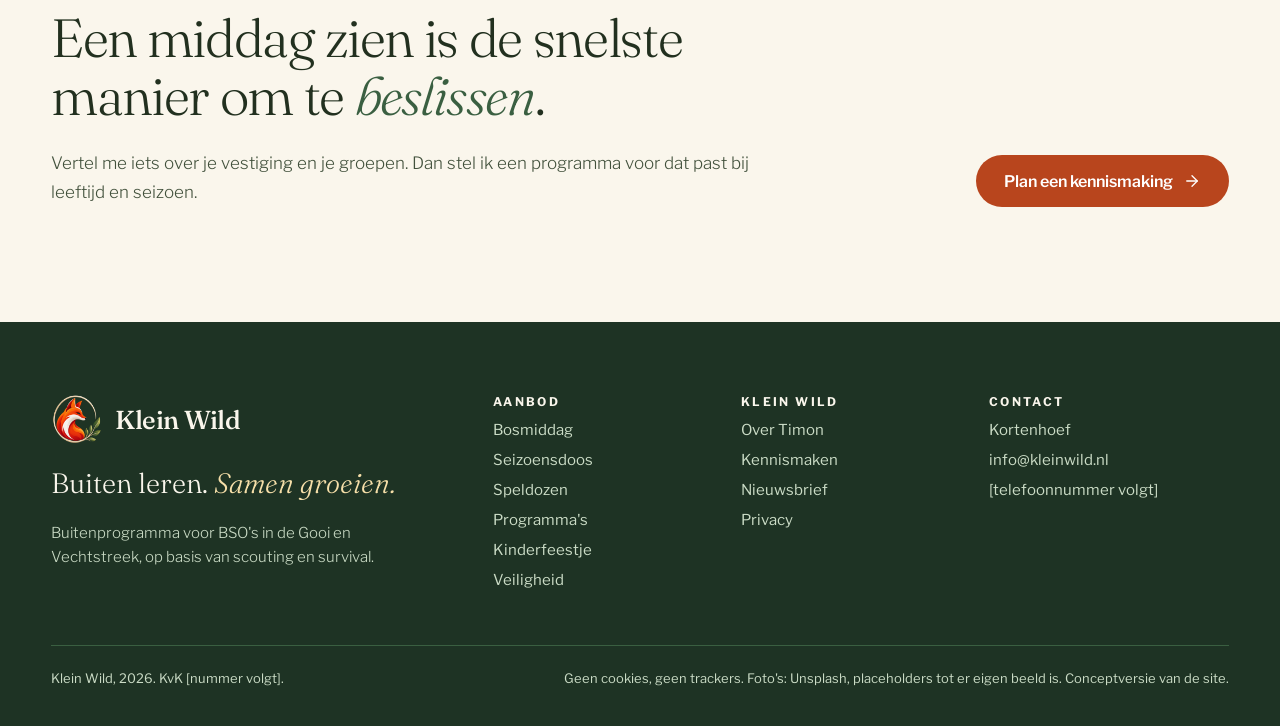
==== commit 9e0b34fb: "Kinderfeestje- en speldozenpagina, leeftijd 6 tot 12, domein kleinwild.nl - Nieuwe pagina's kinderfe" ====
--- a/bosmiddag.html
+++ b/bosmiddag.html
@@ -4,7 +4,7 @@
 <meta charset="utf-8">
 <meta name="viewport" content="width=device-width, initial-scale=1">
 <title>Bosmiddag voor BSO's in de Gooi en Vechtstreek, Klein Wild</title>
-<meta name="description" content="Een begeleide middag van drie uur in een bos bij jou in de buurt, voor BSO-kinderen van 8 tot 12. Gedraaid door gecertificeerde scoutingleiders, met draaiboek en plan B.">
+<meta name="description" content="Een begeleide middag van drie uur in een bos bij jou in de buurt, voor BSO-kinderen van 6 tot 12. Gedraaid door gecertificeerde scoutingleiders, met draaiboek en plan B.">
 <!-- Conceptversie: niet indexeren. Haal deze regel weg zodra de site af is. -->
 <meta name="robots" content="noindex">
 <link rel="canonical" href="https://kleinwild.nl/bosmiddag.html">
@@ -12,7 +12,7 @@
 <meta property="og:locale" content="nl_NL">
 <meta property="og:site_name" content="Klein Wild">
 <meta property="og:title" content="Bosmiddag voor BSO's in de Gooi en Vechtstreek, Klein Wild">
-<meta property="og:description" content="Een begeleide middag van drie uur in een bos bij jou in de buurt, voor BSO-kinderen van 8 tot 12. Gedraaid door gecertificeerde scoutingleiders, met draaiboek en plan B.">
+<meta property="og:description" content="Een begeleide middag van drie uur in een bos bij jou in de buurt, voor BSO-kinderen van 6 tot 12. Gedraaid door gecertificeerde scoutingleiders, met draaiboek en plan B.">
 <meta property="og:url" content="https://kleinwild.nl/bosmiddag.html">
 <meta property="og:image" content="https://kleinwild.nl/img/og-image.jpg">
 <meta property="og:image:width" content="1200">
@@ -27,7 +27,7 @@
    "@id": "https://kleinwild.nl/bosmiddag.html#dienst",
    "name": "De begeleide bosmiddag",
    "serviceType": "Begeleid buitenprogramma voor de BSO",
-   "description": "Een programma van drie uur in een bos bij de BSO in de buurt, voor kinderen van 8 tot 12 jaar, het hele jaar door. Gecertificeerde scoutingleiders van een lokale scoutinggroep draaien de middag. Klein Wild regelt programma, draaiboek, leiding, materiaal, veiligheidsprotocol en een plan B voor slecht weer. Medewerkers van de BSO lopen mee en houden het draaiboek.",
+   "description": "Een programma van drie uur in een bos bij de BSO in de buurt, voor kinderen van 6 tot 12 jaar, het hele jaar door. Gecertificeerde scoutingleiders van een lokale scoutinggroep draaien de middag. Klein Wild regelt programma, draaiboek, leiding, materiaal, veiligheidsprotocol en een plan B voor slecht weer. Medewerkers van de BSO lopen mee en houden het draaiboek.",
    "provider": {
     "@id": "https://kleinwild.nl/#organisatie"
    },
@@ -81,7 +81,8 @@
    "url": "https://kleinwild.nl/",
    "logo": "https://kleinwild.nl/img/logo-fox.png",
    "slogan": "Buiten leren. Samen groeien.",
-   "description": "Buitenprogramma voor BSO's in de Gooi en Vechtstreek, op basis van scouting en survival: begeleide bosmiddagen en seizoensdozen.",
+   "description": "Buitenprogramma voor BSO's in de Gooi en Vechtstreek, op basis van scouting en survival: begeleide bosmiddagen en seizoensdozen. Landelijk losse speldozen en draaiboeken, en boskinderfeestjes met feestboxen.",
+   "email": "info@kleinwild.nl",
    "founder": {
     "@id": "https://kleinwild.nl/over.html#timon"
    },
@@ -162,7 +163,7 @@
       <p class="lead" style="max-width: 600px">Gecertificeerde scoutingleiders draaien een volledig programma in een bos bij jou in de buurt. Jouw medewerkers lopen mee, zien hoe het werkt en houden het draaiboek.</p>
       <div style="display: flex; flex-wrap: wrap; gap: 10px">
         <span style="display: inline-flex; align-items: center; min-height: 36px; padding: 0 14px; border: 1px solid #CFC7AA; border-radius: 999px; font-size: 14px; color: #42513C">3 uur</span>
-        <span style="display: inline-flex; align-items: center; min-height: 36px; padding: 0 14px; border: 1px solid #CFC7AA; border-radius: 999px; font-size: 14px; color: #42513C">8 tot 12 jaar, varianten per leeftijd</span>
+        <span style="display: inline-flex; align-items: center; min-height: 36px; padding: 0 14px; border: 1px solid #CFC7AA; border-radius: 999px; font-size: 14px; color: #42513C">6 tot 12 jaar, varianten per leeftijd</span>
         <span style="display: inline-flex; align-items: center; min-height: 36px; padding: 0 14px; border: 1px solid #CFC7AA; border-radius: 999px; font-size: 14px; color: #42513C">Hele jaar, ook in de winter</span>
       </div>
     </div>
@@ -250,7 +251,9 @@
       <span style="font-size: 12px; letter-spacing: 0.2em; text-transform: uppercase; font-weight: 700; color: #FAF6EC">Aanbod</span>
       <a href="bosmiddag.html">Bosmiddag</a>
       <a href="seizoensdoos.html">Seizoensdoos</a>
+      <a href="speldozen.html">Speldozen</a>
       <a href="programmas.html">Programma's</a>
+      <a href="kinderfeestje.html">Kinderfeestje</a>
       <a href="veiligheid.html">Veiligheid</a>
     </nav>
     <nav aria-label="Over Klein Wild" style="flex: 0 1 200px; display: flex; flex-direction: column; gap: 12px; font-size: 15px">
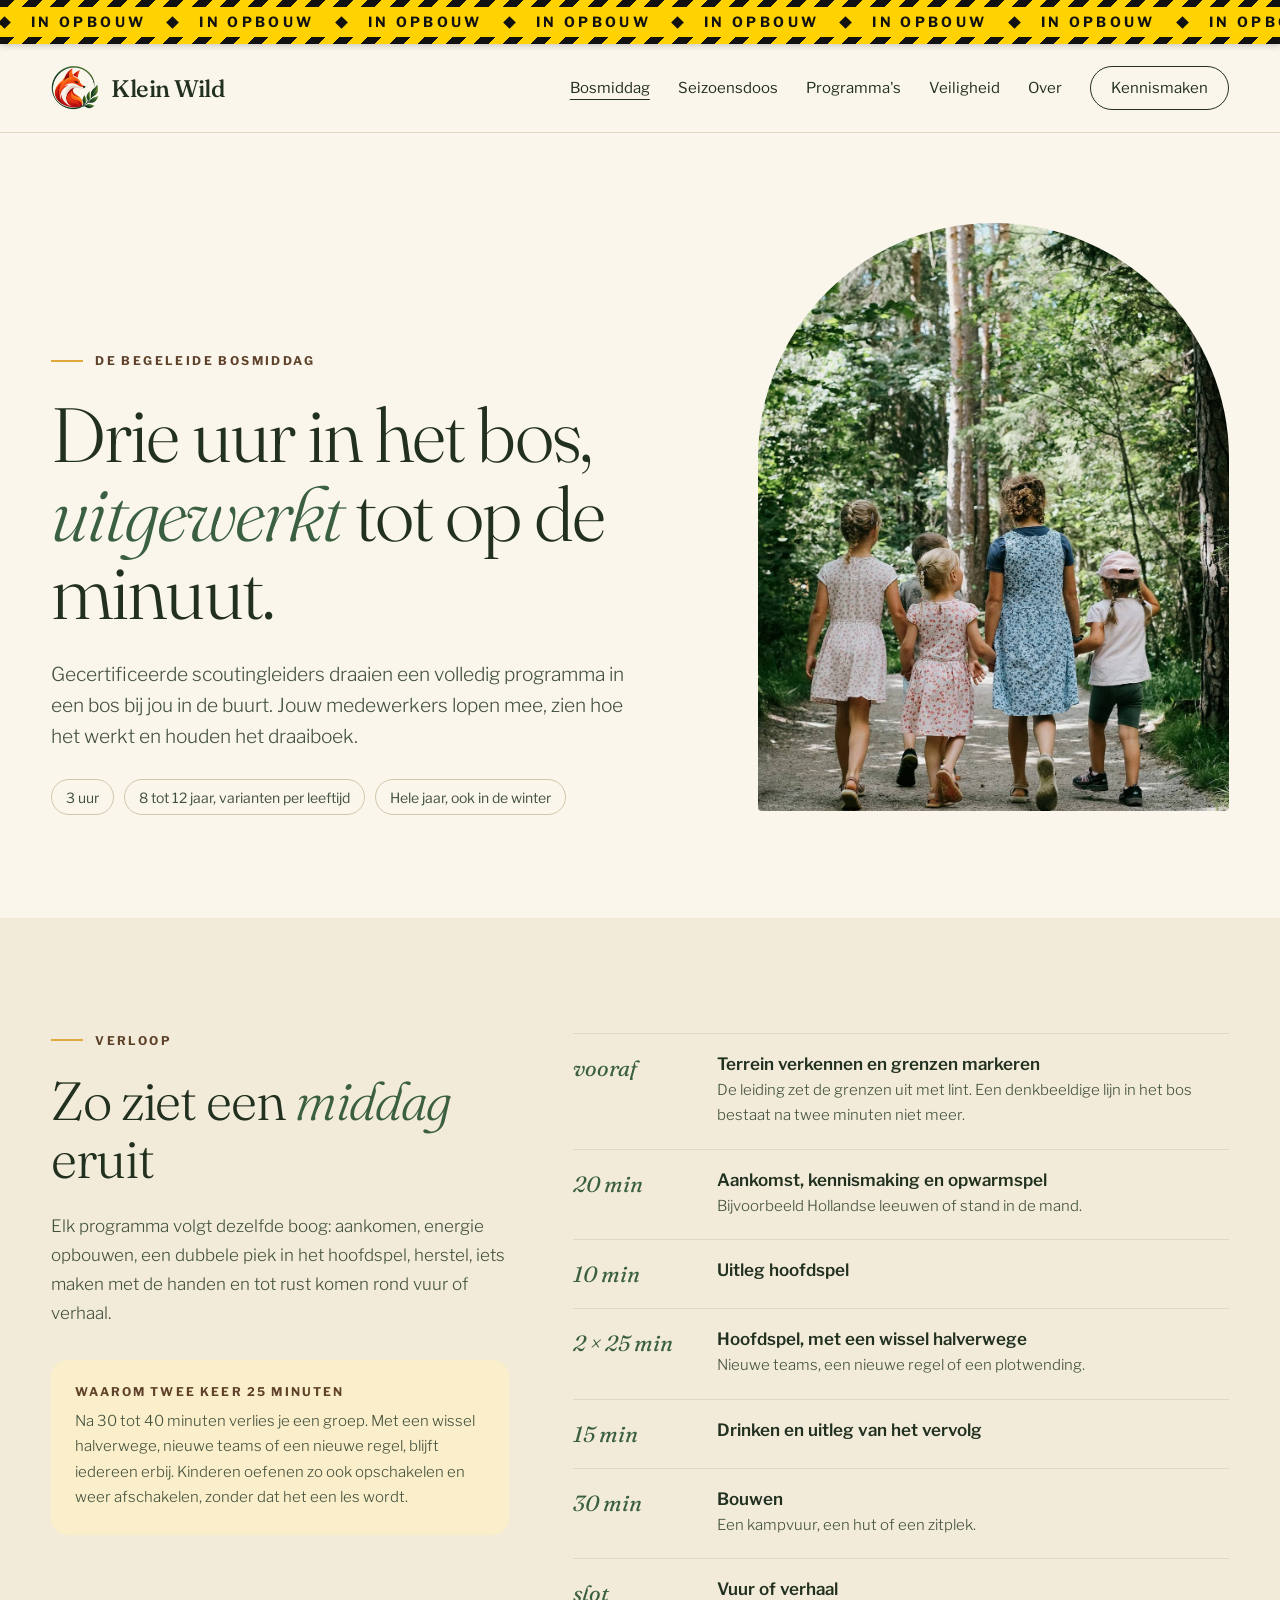
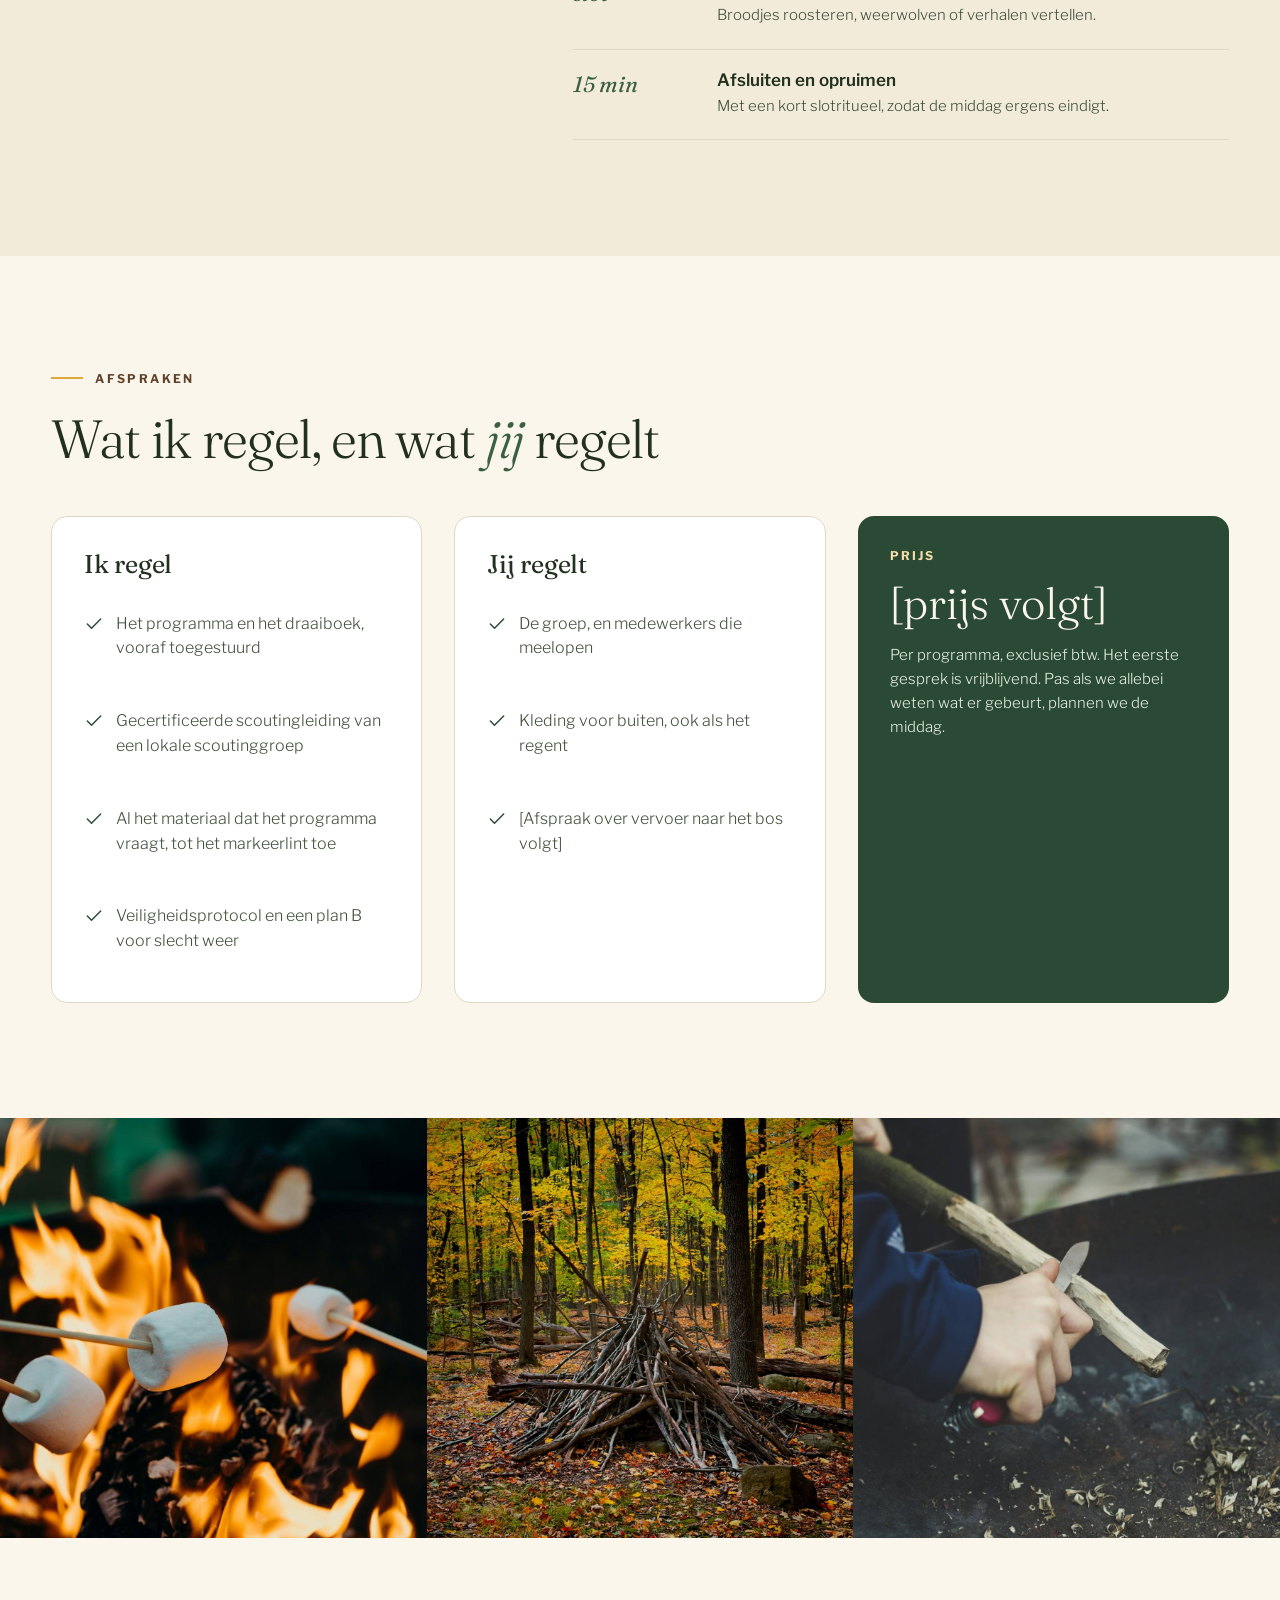
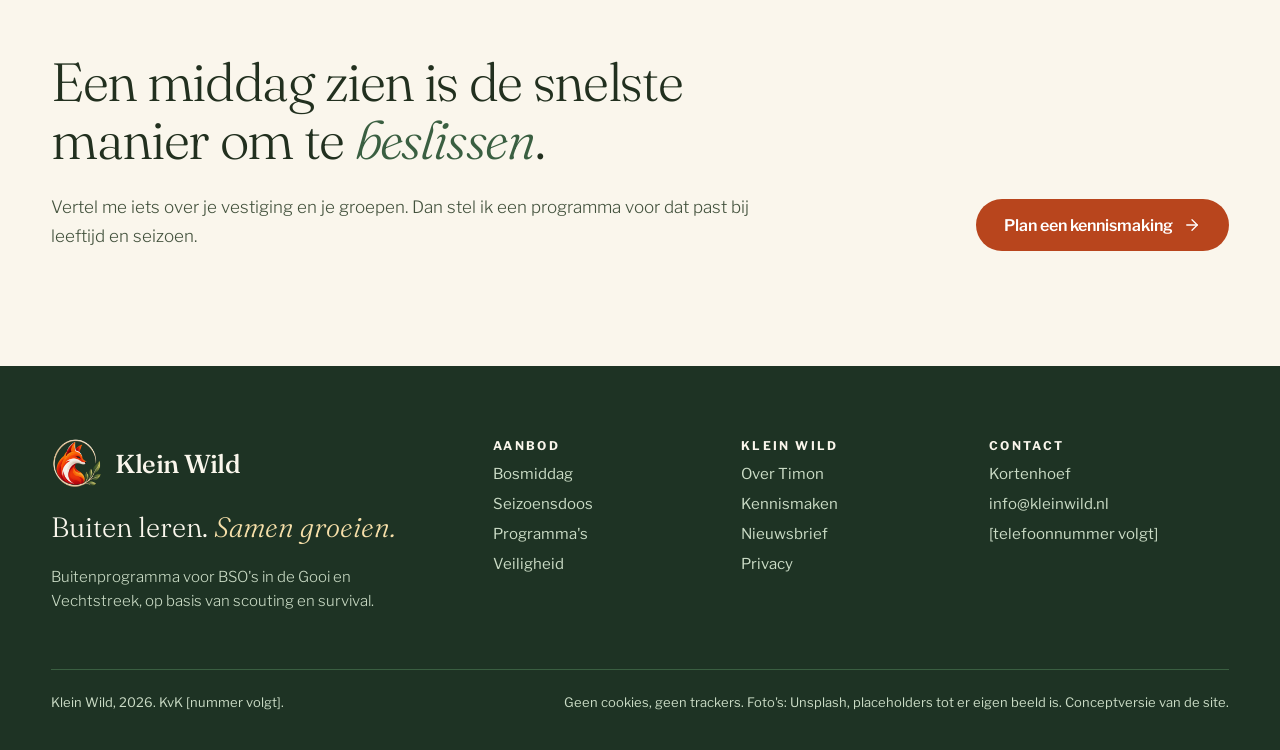
==== commit 51690d59: "Afzetlint 'In opbouw' bovenaan elke pagina Co-Authored-By: Claude Opus 5.5 <noreply@anthropic.com> C" ====
--- a/bosmiddag.html
+++ b/bosmiddag.html
@@ -3,109 +3,10 @@
 <head>
 <meta charset="utf-8">
 <meta name="viewport" content="width=device-width, initial-scale=1">
-<title>Bosmiddag voor BSO's in de Gooi en Vechtstreek, Klein Wild</title>
-<meta name="description" content="Een begeleide middag van drie uur in een bos bij jou in de buurt, voor BSO-kinderen van 6 tot 12. Gedraaid door gecertificeerde scoutingleiders, met draaiboek en plan B.">
+<title>De bosmiddag, Klein Wild</title>
+<meta name="description" content="Drie uur in een bos bij jou in de buurt, gedraaid door gecertificeerde scoutingleiders. Met draaiboek, materiaal en plan B.">
 <!-- Conceptversie: niet indexeren. Haal deze regel weg zodra de site af is. -->
 <meta name="robots" content="noindex">
-<link rel="canonical" href="https://kleinwild.nl/bosmiddag.html">
-<meta property="og:type" content="website">
-<meta property="og:locale" content="nl_NL">
-<meta property="og:site_name" content="Klein Wild">
-<meta property="og:title" content="Bosmiddag voor BSO's in de Gooi en Vechtstreek, Klein Wild">
-<meta property="og:description" content="Een begeleide middag van drie uur in een bos bij jou in de buurt, voor BSO-kinderen van 6 tot 12. Gedraaid door gecertificeerde scoutingleiders, met draaiboek en plan B.">
-<meta property="og:url" content="https://kleinwild.nl/bosmiddag.html">
-<meta property="og:image" content="https://kleinwild.nl/img/og-image.jpg">
-<meta property="og:image:width" content="1200">
-<meta property="og:image:height" content="630">
-<meta name="twitter:card" content="summary_large_image">
-<script type="application/ld+json">
-{
- "@context": "https://schema.org",
- "@graph": [
-  {
-   "@type": "Service",
-   "@id": "https://kleinwild.nl/bosmiddag.html#dienst",
-   "name": "De begeleide bosmiddag",
-   "serviceType": "Begeleid buitenprogramma voor de BSO",
-   "description": "Een programma van drie uur in een bos bij de BSO in de buurt, voor kinderen van 6 tot 12 jaar, het hele jaar door. Gecertificeerde scoutingleiders van een lokale scoutinggroep draaien de middag. Klein Wild regelt programma, draaiboek, leiding, materiaal, veiligheidsprotocol en een plan B voor slecht weer. Medewerkers van de BSO lopen mee en houden het draaiboek.",
-   "provider": {
-    "@id": "https://kleinwild.nl/#organisatie"
-   },
-   "areaServed": {
-    "@type": "Place",
-    "name": "Gooi en Vechtstreek"
-   },
-   "audience": {
-    "@type": "Audience",
-    "audienceType": "BSO's (buitenschoolse opvang) en pedagogisch medewerkers"
-   },
-   "url": "https://kleinwild.nl/bosmiddag.html"
-  },
-  {
-   "@type": "WebPage",
-   "@id": "https://kleinwild.nl/bosmiddag.html#pagina",
-   "url": "https://kleinwild.nl/bosmiddag.html",
-   "name": "De bosmiddag",
-   "inLanguage": "nl-NL",
-   "isPartOf": {
-    "@id": "https://kleinwild.nl/#website"
-   },
-   "publisher": {
-    "@id": "https://kleinwild.nl/#organisatie"
-   },
-   "mainEntity": {
-    "@id": "https://kleinwild.nl/bosmiddag.html#dienst"
-   }
-  },
-  {
-   "@type": "BreadcrumbList",
-   "itemListElement": [
-    {
-     "@type": "ListItem",
-     "position": 1,
-     "name": "Home",
-     "item": "https://kleinwild.nl/"
-    },
-    {
-     "@type": "ListItem",
-     "position": 2,
-     "name": "De bosmiddag",
-     "item": "https://kleinwild.nl/bosmiddag.html"
-    }
-   ]
-  },
-  {
-   "@type": "Organization",
-   "@id": "https://kleinwild.nl/#organisatie",
-   "name": "Klein Wild",
-   "url": "https://kleinwild.nl/",
-   "logo": "https://kleinwild.nl/img/logo-fox.png",
-   "slogan": "Buiten leren. Samen groeien.",
-   "description": "Buitenprogramma voor BSO's in de Gooi en Vechtstreek, op basis van scouting en survival: begeleide bosmiddagen en seizoensdozen. Landelijk losse speldozen en draaiboeken, en boskinderfeestjes met feestboxen.",
-   "email": "info@kleinwild.nl",
-   "founder": {
-    "@id": "https://kleinwild.nl/over.html#timon"
-   },
-   "address": {
-    "@type": "PostalAddress",
-    "addressLocality": "Kortenhoef",
-    "addressCountry": "NL"
-   },
-   "areaServed": {
-    "@type": "Place",
-    "name": "Gooi en Vechtstreek"
-   },
-   "knowsAbout": [
-    "buitenspelen",
-    "scouting",
-    "survival",
-    "risicovol spelen",
-    "buitenschoolse opvang"
-   ]
-  }
- ]
-}
-</script>
 <meta name="theme-color" content="#1E3324">
 <link rel="icon" type="image/png" href="img/favicon.png">
 <link rel="apple-touch-icon" href="img/apple-touch-icon.png">
@@ -140,6 +41,7 @@
 </head>
 <body>
 <a class="skip" href="#inhoud">Naar de inhoud</a>
+<div class="tape" role="note" aria-label="Deze website is in opbouw"><div class="tape__text" aria-hidden="true"><i></i><span>In opbouw</span><i></i><span>In opbouw</span><i></i><span>In opbouw</span><i></i><span>In opbouw</span><i></i><span>In opbouw</span><i></i><span>In opbouw</span><i></i><span>In opbouw</span><i></i><span>In opbouw</span><i></i><span>In opbouw</span><i></i><span>In opbouw</span><i></i><span>In opbouw</span><i></i><span>In opbouw</span><i></i><span>In opbouw</span><i></i><span>In opbouw</span><i></i><span>In opbouw</span><i></i><span>In opbouw</span><i></i></div></div>
 <div class="kw" style="width: 100%; overflow: hidden">
   <header class="kw-head" style="width: 100%; box-sizing: border-box; padding: 20px clamp(16px, 4vw, 56px); display: flex; flex-wrap: wrap; align-items: center; justify-content: space-between; gap: 16px 32px; font-family: 'Libre Franklin', sans-serif; color: #22301F; background: #FAF6EC; border-bottom: 1px solid #DFD9C4">
   <a href="index.html" style="display: flex; align-items: center; gap: 12px; text-decoration: none; color: #22301F">
@@ -163,7 +65,7 @@
       <p class="lead" style="max-width: 600px">Gecertificeerde scoutingleiders draaien een volledig programma in een bos bij jou in de buurt. Jouw medewerkers lopen mee, zien hoe het werkt en houden het draaiboek.</p>
       <div style="display: flex; flex-wrap: wrap; gap: 10px">
         <span style="display: inline-flex; align-items: center; min-height: 36px; padding: 0 14px; border: 1px solid #CFC7AA; border-radius: 999px; font-size: 14px; color: #42513C">3 uur</span>
-        <span style="display: inline-flex; align-items: center; min-height: 36px; padding: 0 14px; border: 1px solid #CFC7AA; border-radius: 999px; font-size: 14px; color: #42513C">6 tot 12 jaar, varianten per leeftijd</span>
+        <span style="display: inline-flex; align-items: center; min-height: 36px; padding: 0 14px; border: 1px solid #CFC7AA; border-radius: 999px; font-size: 14px; color: #42513C">8 tot 12 jaar, varianten per leeftijd</span>
         <span style="display: inline-flex; align-items: center; min-height: 36px; padding: 0 14px; border: 1px solid #CFC7AA; border-radius: 999px; font-size: 14px; color: #42513C">Hele jaar, ook in de winter</span>
       </div>
     </div>
@@ -251,17 +153,15 @@
       <span style="font-size: 12px; letter-spacing: 0.2em; text-transform: uppercase; font-weight: 700; color: #FAF6EC">Aanbod</span>
       <a href="bosmiddag.html">Bosmiddag</a>
       <a href="seizoensdoos.html">Seizoensdoos</a>
-      <a href="speldozen.html">Speldozen</a>
       <a href="programmas.html">Programma's</a>
-      <a href="kinderfeestje.html">Kinderfeestje</a>
       <a href="veiligheid.html">Veiligheid</a>
     </nav>
     <nav aria-label="Over Klein Wild" style="flex: 0 1 200px; display: flex; flex-direction: column; gap: 12px; font-size: 15px">
       <span style="font-size: 12px; letter-spacing: 0.2em; text-transform: uppercase; font-weight: 700; color: #FAF6EC">Klein Wild</span>
       <a href="over.html">Over Timon</a>
       <a href="contact.html">Kennismaken</a>
-      <a href="nieuwsbrief.html">Nieuwsbrief</a>
-      <a href="privacy.html">Privacy</a>
+      <a href="contact.html">Nieuwsbrief</a>
+      <a href="contact.html">Privacy</a>
     </nav>
     <div style="flex: 0 1 240px; display: flex; flex-direction: column; gap: 12px; font-size: 15px">
       <span style="font-size: 12px; letter-spacing: 0.2em; text-transform: uppercase; font-weight: 700; color: #FAF6EC">Contact</span>
--- a/css/site.css
+++ b/css/site.css
@@ -17,3 +17,12 @@
   .kw-nav::-webkit-scrollbar{display:none}
   .kw-nav a{white-space:nowrap;flex:none}
 }
+
+/* Afzetlint "In opbouw" bovenaan elke pagina */
+.tape{position:relative;z-index:60;background:#FFD200;color:#111;overflow:hidden;white-space:nowrap;box-shadow:0 2px 6px rgba(0,0,0,.18)}
+.tape::before,.tape::after{content:"";position:absolute;left:0;right:0;height:7px;background:repeating-linear-gradient(-45deg,#111 0 10px,#FFD200 10px 20px)}
+.tape::before{top:0}
+.tape::after{bottom:0}
+.tape__text{display:flex;align-items:center;gap:22px;padding:15px 0;font:700 14px/1 'Libre Franklin',sans-serif;letter-spacing:.24em;text-transform:uppercase}
+.tape__text i{width:9px;height:9px;background:#111;transform:rotate(45deg);flex:none}
+@media (max-width:760px){.tape__text{font-size:12px;gap:16px;padding:13px 0}}
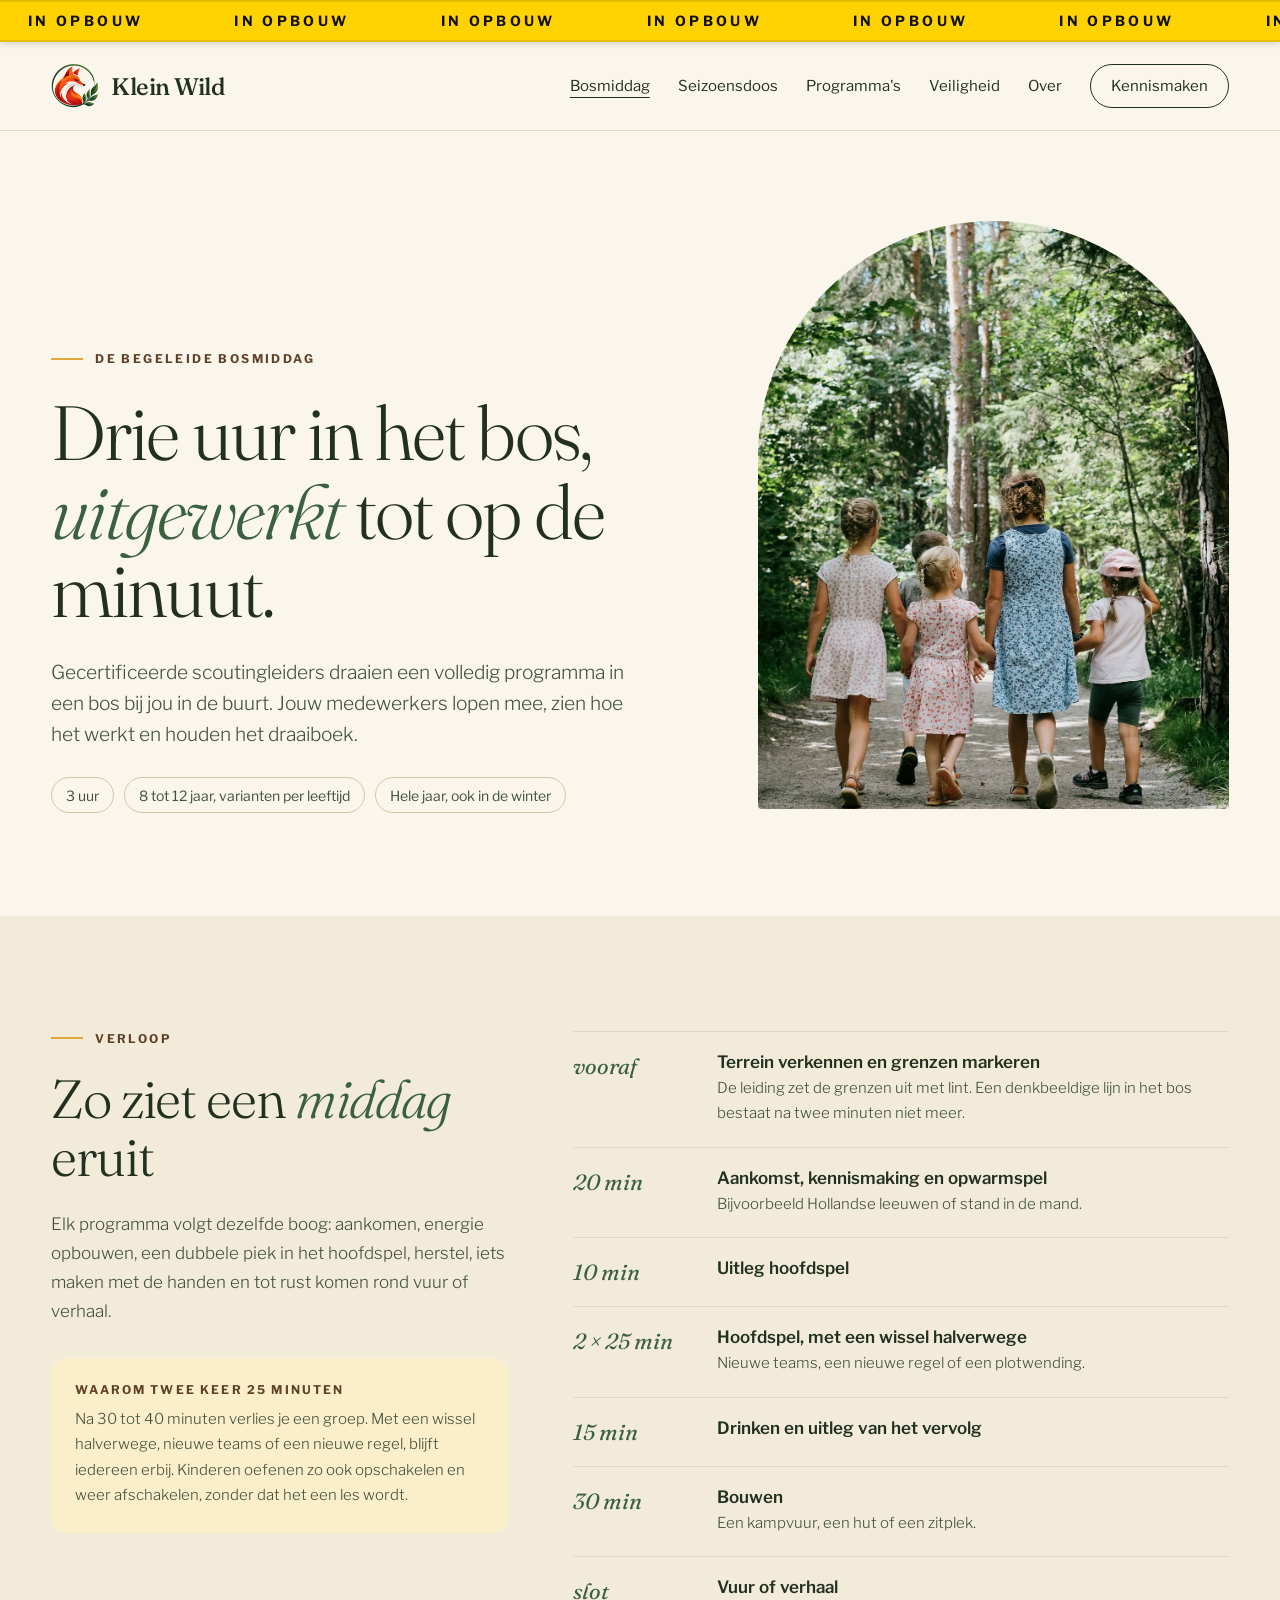
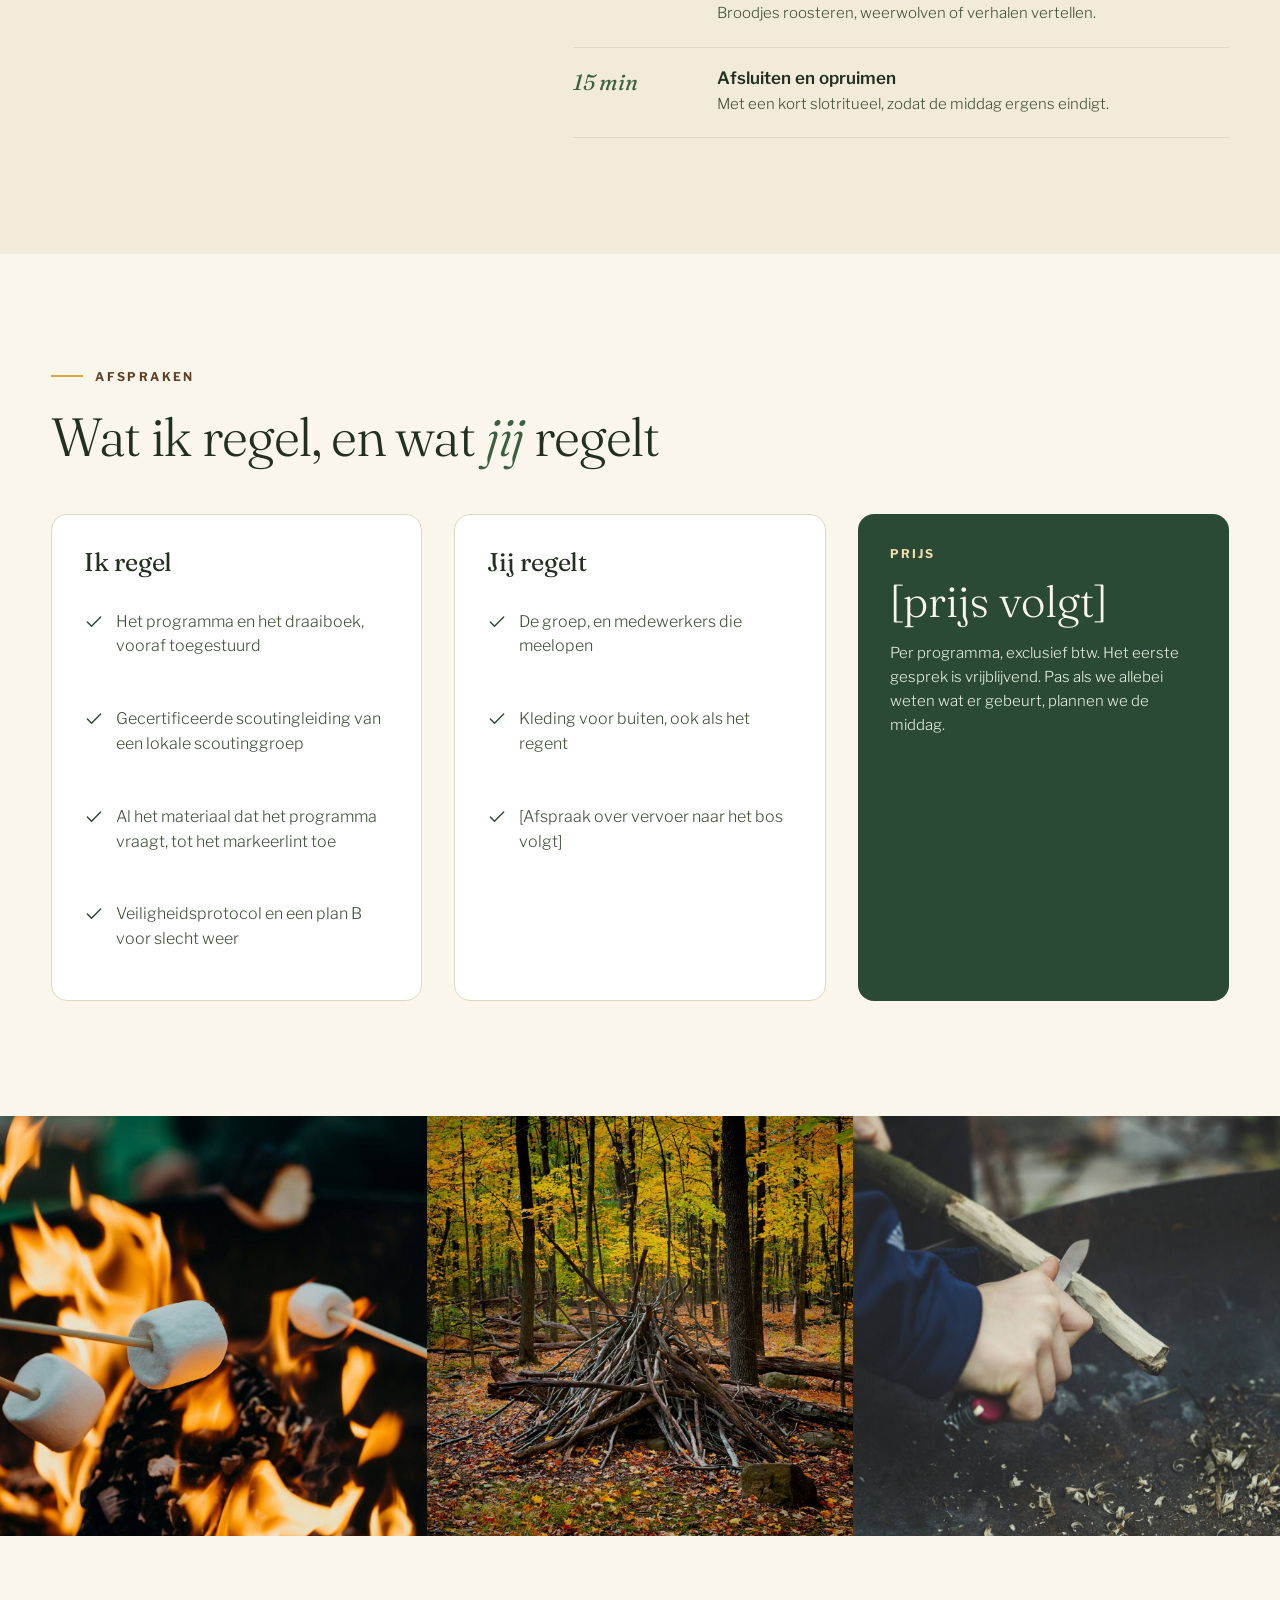
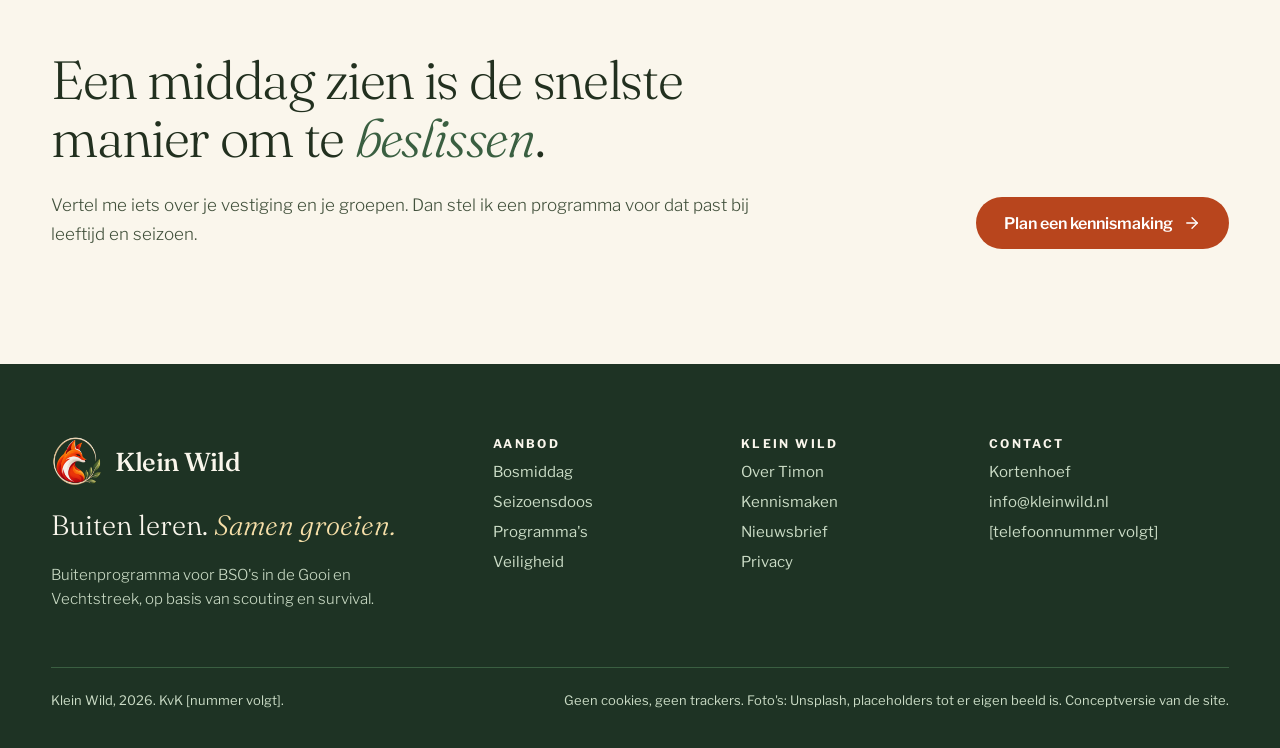
==== commit cf2fb58e: "Afzetlint geel, meer ruimte tussen de woorden en blijft bovenin staan bij scrollen Co-Authored-By: C" ====
--- a/bosmiddag.html
+++ b/bosmiddag.html
@@ -41,7 +41,7 @@
 </head>
 <body>
 <a class="skip" href="#inhoud">Naar de inhoud</a>
-<div class="tape" role="note" aria-label="Deze website is in opbouw"><div class="tape__text" aria-hidden="true"><i></i><span>In opbouw</span><i></i><span>In opbouw</span><i></i><span>In opbouw</span><i></i><span>In opbouw</span><i></i><span>In opbouw</span><i></i><span>In opbouw</span><i></i><span>In opbouw</span><i></i><span>In opbouw</span><i></i><span>In opbouw</span><i></i><span>In opbouw</span><i></i><span>In opbouw</span><i></i><span>In opbouw</span><i></i><span>In opbouw</span><i></i><span>In opbouw</span><i></i><span>In opbouw</span><i></i><span>In opbouw</span><i></i></div></div>
+<div class="tape" role="note" aria-label="Deze website is in opbouw"><div class="tape__text" aria-hidden="true"><span>In opbouw</span><span>In opbouw</span><span>In opbouw</span><span>In opbouw</span><span>In opbouw</span><span>In opbouw</span><span>In opbouw</span><span>In opbouw</span><span>In opbouw</span><span>In opbouw</span><span>In opbouw</span><span>In opbouw</span><span>In opbouw</span><span>In opbouw</span></div></div>
 <div class="kw" style="width: 100%; overflow: hidden">
   <header class="kw-head" style="width: 100%; box-sizing: border-box; padding: 20px clamp(16px, 4vw, 56px); display: flex; flex-wrap: wrap; align-items: center; justify-content: space-between; gap: 16px 32px; font-family: 'Libre Franklin', sans-serif; color: #22301F; background: #FAF6EC; border-bottom: 1px solid #DFD9C4">
   <a href="index.html" style="display: flex; align-items: center; gap: 12px; text-decoration: none; color: #22301F">
--- a/css/site.css
+++ b/css/site.css
@@ -19,10 +19,6 @@
 }
 
 /* Afzetlint "In opbouw" bovenaan elke pagina */
-.tape{position:relative;z-index:60;background:#FFD200;color:#111;overflow:hidden;white-space:nowrap;box-shadow:0 2px 6px rgba(0,0,0,.18)}
-.tape::before,.tape::after{content:"";position:absolute;left:0;right:0;height:7px;background:repeating-linear-gradient(-45deg,#111 0 10px,#FFD200 10px 20px)}
-.tape::before{top:0}
-.tape::after{bottom:0}
-.tape__text{display:flex;align-items:center;gap:22px;padding:15px 0;font:700 14px/1 'Libre Franklin',sans-serif;letter-spacing:.24em;text-transform:uppercase}
-.tape__text i{width:9px;height:9px;background:#111;transform:rotate(45deg);flex:none}
-@media (max-width:760px){.tape__text{font-size:12px;gap:16px;padding:13px 0}}
+.tape{position:sticky;top:0;z-index:60;background:#FFD200;color:#111;overflow:hidden;white-space:nowrap;border-top:2px solid #E6BD00;border-bottom:2px solid #E6BD00;box-shadow:0 2px 6px rgba(0,0,0,.15)}
+.tape__text{display:flex;align-items:center;gap:6.5em;padding:12px 0 12px 2em;font:700 14px/1 'Libre Franklin',sans-serif;letter-spacing:.24em;text-transform:uppercase}
+@media (max-width:760px){.tape__text{font-size:12px;padding:11px 0 11px 1.5em}}
